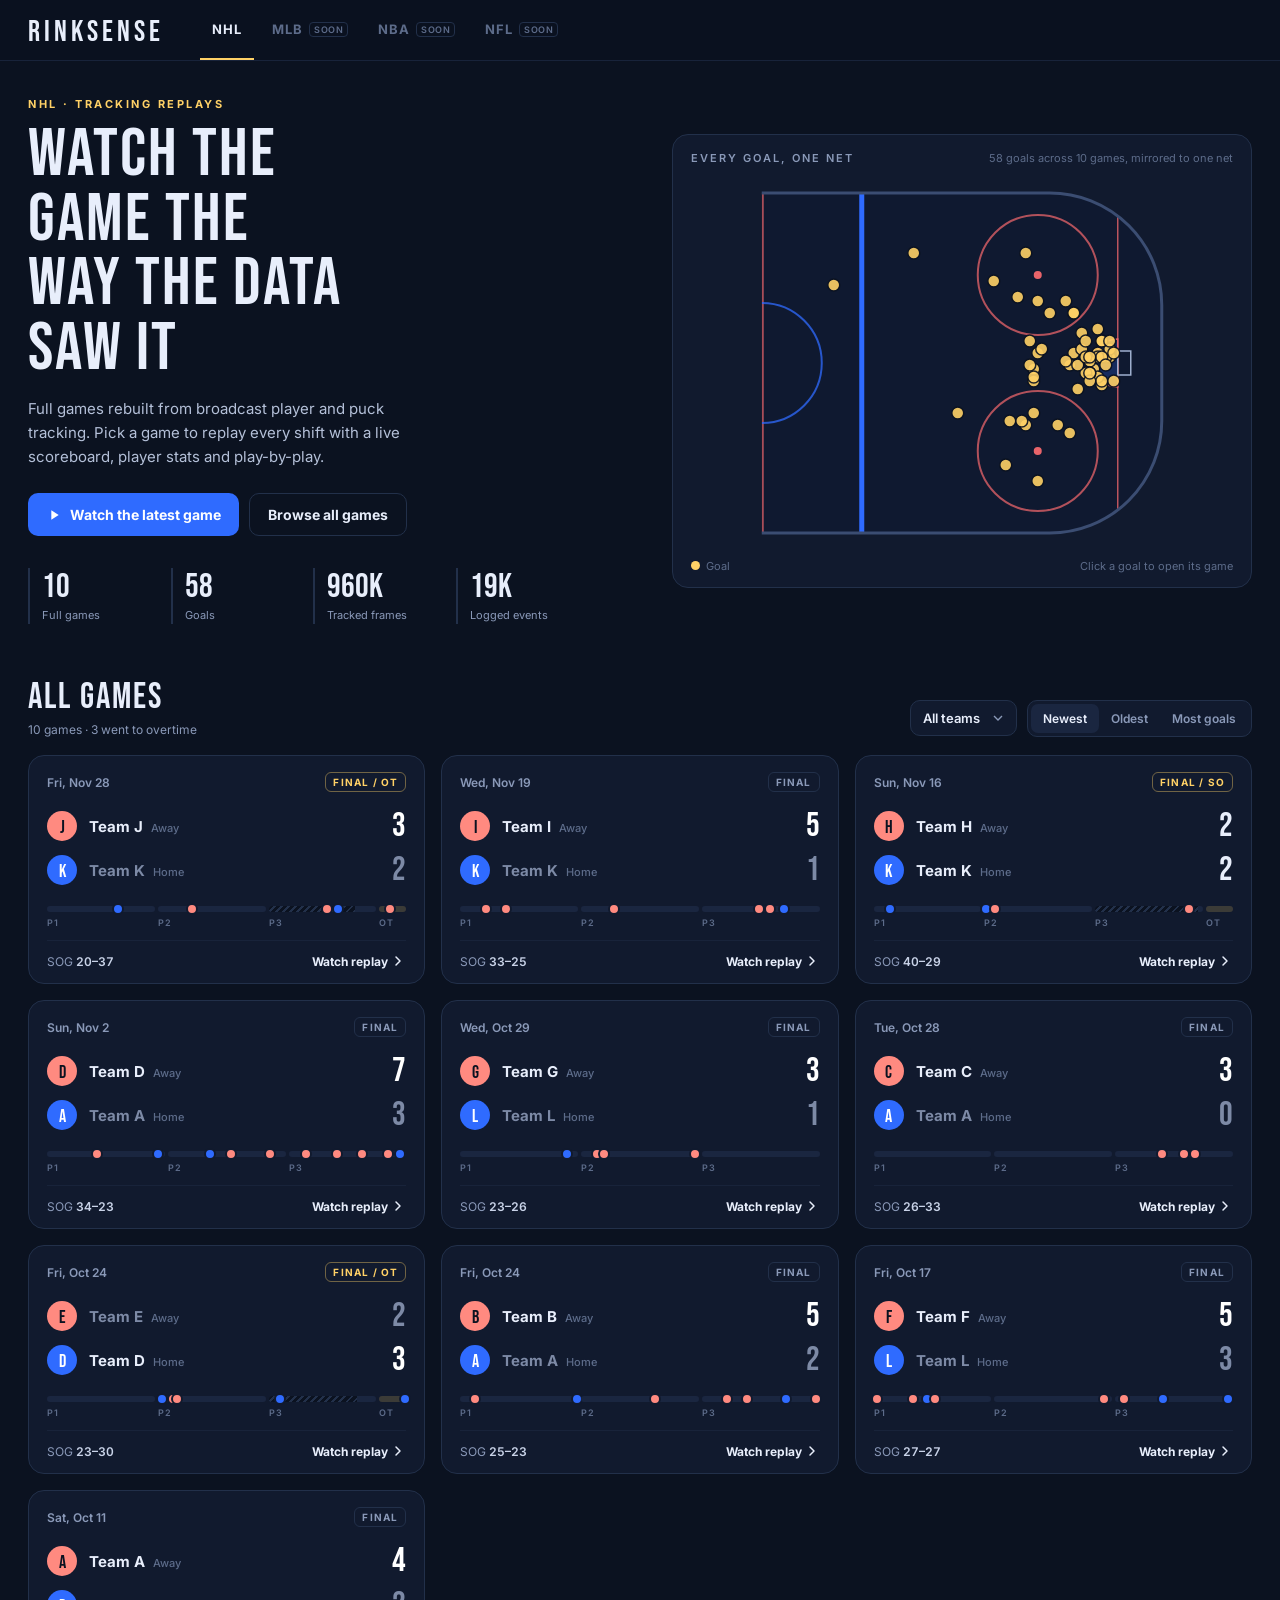
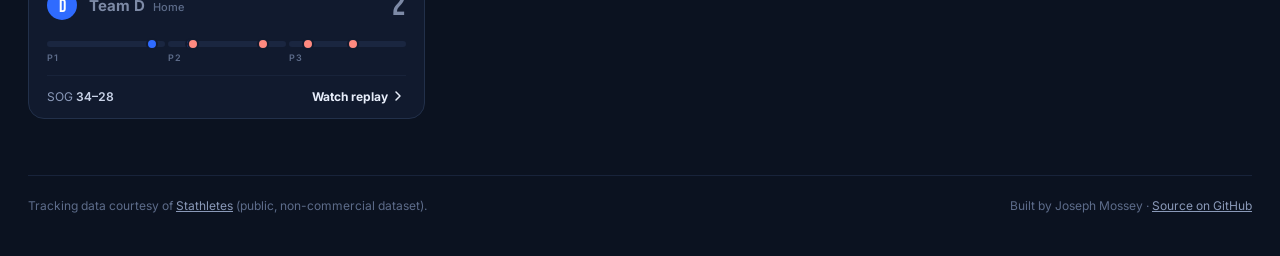
==== index.html @ cea26e14 "Add NHL games page, multi-game replay and 10 games of data - index.html is now an NHL hub: game card" ====
<!doctype html>
<html lang="en">
<head>
<meta charset="utf-8">
<meta name="viewport" content="width=device-width, initial-scale=1">
<title>NHL Replays · RINKSENSE</title>
<meta name="description" content="Replay full hockey games from player and puck tracking data, with a live scoreboard, player stats and play-by-play.">
<link rel="preconnect" href="https://fonts.googleapis.com">
<link rel="preconnect" href="https://fonts.gstatic.com" crossorigin>
<link href="https://fonts.googleapis.com/css2?family=Bebas+Neue&family=Inter:wght@400;500;600;700&display=swap" rel="stylesheet">
<link rel="stylesheet" href="styles.css">
</head>
<body>
<nav class="sitenav">
  <div class="navin">
    <a class="brand" href="index.html">RINKSENSE</a>
    <div class="sports">
      <a class="sport on" href="index.html" aria-current="page">NHL</a>
      <span class="sport soon">MLB<em>Soon</em></span>
      <span class="sport soon">NBA<em>Soon</em></span>
      <span class="sport soon">NFL<em>Soon</em></span>
    </div>
  </div>
</nav>

<main class="wrap hub">
  <section class="hero">
    <div class="herotext">
      <div class="eyebrow">NHL · Tracking replays</div>
      <h1 class="herotitle">Watch the game the way the data saw it</h1>
      <p class="lede">Full games rebuilt from broadcast player and puck tracking. Pick a game to replay every shift with a live scoreboard, player stats and play-by-play.</p>
      <div class="cta">
        <a class="btn primary" id="ctaLatest" href="#games">
          <svg viewBox="0 0 24 24" aria-hidden="true"><path d="M8 5v14l11-7z"/></svg>Watch the latest game
        </a>
        <a class="btn ghost" href="#games">Browse all games</a>
      </div>
      <div class="kpis" id="kpis"></div>
    </div>
    <figure class="card goalmap">
      <figcaption>
        <span class="ctitle">EVERY GOAL, ONE NET</span>
        <span class="csub" id="mapSub">All goals mirrored to the right-hand net</span>
      </figcaption>
      <svg id="goalSvg" viewBox="0 0 440 380" role="img" aria-label="Map of where every goal was scored"></svg>
      <div class="maplegend"><span><i class="mdot"></i>Goal</span><span>Click a goal to open its game</span></div>
    </figure>
  </section>

  <section id="games" class="games">
    <div class="sechead">
      <div>
        <h2>All games</h2>
        <p class="secsub" id="countLine"></p>
      </div>
      <div class="controls">
        <label class="selectwrap">
          <span class="sr">Filter by team</span>
          <select id="teamFilter"><option value="">All teams</option></select>
        </label>
        <div class="segmented" role="group" aria-label="Sort games">
          <button data-sort="new" class="on">Newest</button>
          <button data-sort="old">Oldest</button>
          <button data-sort="goals">Most goals</button>
        </div>
      </div>
    </div>
    <div class="gamegrid" id="grid"></div>
  </section>

  <footer class="sitefoot">
    <span>Tracking data courtesy of <a href="https://github.com/bigdatacup/Big-Data-Cup-2026" target="_blank" rel="noopener">Stathletes</a> (public, non-commercial dataset).</span>
    <span>Built by Joseph Mossey · <a href="https://github.com/JosephMossey/rinksense" target="_blank" rel="noopener">Source on GitHub</a></span>
  </footer>
</main>

<script src="data/games.js"></script>
<script src="hub.js"></script>
</body>
</html>
---- styles.css ----
:root {
  --bg: #0b1220;
  --card: #111a2e;
  --border: #22304a;
  --ice: #0e1729;
  --text: #e8eefb;
  --muted: #8a99b8;
  --dim: #5d6c8a;
  --teamD: #2f6bff;
  --teamA: #ff8a80;
  --gold: #ffd166;
  --red-line: #e8646a;
}
* { box-sizing: border-box; }
html, body { margin: 0; background: var(--bg); color: var(--text); font-family: Inter, system-ui, sans-serif; }
button { font-family: inherit; }
.wrap { max-width: 1320px; margin: 0 auto; padding: 24px 28px 40px; }

a { color: inherit; }

/* Site nav (shared) */
.sitenav { position: sticky; top: 0; z-index: 20; background: rgba(11, 18, 32, .86); backdrop-filter: blur(10px); -webkit-backdrop-filter: blur(10px); border-bottom: 1px solid #18233a; }
.navin { max-width: 1320px; margin: 0 auto; padding: 0 28px; height: 60px; display: flex; align-items: center; gap: 36px; }
.brand { font-family: 'Bebas Neue', sans-serif; font-size: 30px; letter-spacing: 4px; text-decoration: none; line-height: 1; padding-top: 3px; }
.sports { display: flex; gap: 6px; height: 100%; }
.sport { display: flex; align-items: center; gap: 6px; padding: 0 12px; font-size: 13px; font-weight: 700; letter-spacing: 1px; color: var(--muted); text-decoration: none; border-bottom: 2px solid transparent; }
.sport.on { color: var(--text); border-bottom-color: var(--gold); }
.sport.soon { color: var(--dim); cursor: default; }
.sport em { font-style: normal; font-size: 9px; font-weight: 600; letter-spacing: .5px; text-transform: uppercase; color: var(--dim); border: 1px solid var(--border); border-radius: 4px; padding: 1px 4px; }
.navnote { margin-left: auto; font-size: 12px; color: var(--dim); }

/* Game page header */
.gamehead { margin: 4px 0 20px; }
.back { display: inline-flex; align-items: center; gap: 4px; font-size: 12px; font-weight: 600; color: var(--muted); text-decoration: none; padding: 6px 10px 6px 4px; margin-left: -4px; border-radius: 8px; }
.back:hover { color: var(--text); background: #111a2e; }
.back svg { width: 16px; height: 16px; fill: none; stroke: currentColor; stroke-width: 2.2; stroke-linecap: round; stroke-linejoin: round; }
.gametitle { display: flex; align-items: baseline; justify-content: space-between; gap: 8px 20px; flex-wrap: wrap; margin-top: 6px; }
.gametitle h1 { font-family: 'Bebas Neue', sans-serif; font-weight: 400; font-size: 46px; letter-spacing: 3px; margin: 0; line-height: 1; }
.gameinfo { font-size: 12px; color: var(--muted); }
.loading a { color: var(--gold); pointer-events: auto; }
.covnote { position: absolute; left: 50%; bottom: 7%; transform: translateX(-50%); display: none; font-size: 11px; color: #c9d3e8; background: rgba(8, 13, 24, .8); border: 1px solid var(--border); border-radius: 8px; padding: 5px 10px; pointer-events: none; white-space: nowrap; }
.covnote.show { display: block; }
.legend b { font-weight: 400; }

.grid { display: grid; grid-template-columns: minmax(0, 1fr) 340px; gap: 18px; align-items: start; }
.left, .right { display: flex; flex-direction: column; gap: 16px; min-width: 0; }
.card { background: var(--card); border: 1px solid var(--border); border-radius: 16px; }

/* Scoreboard */
.scoreboard { display: flex; align-items: center; justify-content: center; gap: 36px; padding: 16px 24px; }
.team { display: flex; align-items: center; gap: 14px; }
.team.away { text-align: left; }
.bar { width: 4px; height: 52px; border-radius: 2px; }
.bar.d { background: var(--teamD); } .bar.a { background: var(--teamA); }
.tname { font-size: 11px; letter-spacing: 2px; font-weight: 600; color: var(--muted); }
.tsub { font-size: 11px; color: var(--dim); margin-top: 2px; }
.num { font-family: 'Bebas Neue', sans-serif; font-size: 68px; line-height: 1; min-width: 40px; text-align: center; font-variant-numeric: tabular-nums; }
.mid { text-align: center; }
.plabel { font-size: 10px; letter-spacing: 2px; color: var(--muted); }
.clock { font-family: 'Bebas Neue', sans-serif; font-size: 44px; color: var(--gold); line-height: 1; font-variant-numeric: tabular-nums; min-width: 90px; }

/* Rink */
.rinkcard { padding: 18px; }
.rinkbox { position: relative; }
#rink { display: block; width: 100%; height: auto; }
.goalBanner {
  position: absolute; top: 8%; left: 50%; transform: translateX(-50%) translateY(-6px);
  display: flex; align-items: center; gap: 14px; padding: 8px 16px;
  background: rgba(8, 13, 24, 0.84); border: 1.5px solid var(--gold); border-radius: 10px;
  pointer-events: none; opacity: 0; transition: opacity .25s, transform .25s; white-space: nowrap;
}
.goalBanner.show { opacity: 1; transform: translateX(-50%) translateY(0); }
.gword { font-family: 'Bebas Neue', sans-serif; font-size: 36px; color: var(--gold); letter-spacing: 2px; line-height: 1; }
.gwho { font-weight: 700; font-size: 13px; }
.gwhat { font-size: 11px; color: var(--muted); margin-top: 2px; }
.loading { position: absolute; inset: 0; display: flex; align-items: center; justify-content: center; color: var(--muted); font-size: 13px; pointer-events: none; }
.loading.hide { display: none; }

/* Playback */
.playback { padding: 16px 18px; }
.prow { display: flex; align-items: center; gap: 14px; }
.playbtn, .stopbtn { flex: none; border: none; cursor: pointer; display: grid; place-items: center; border-radius: 50%; }
.playbtn { width: 44px; height: 44px; background: #eef2fb; }
.playbtn svg { width: 20px; height: 20px; fill: #0b1220; }
.stopbtn { width: 34px; height: 34px; background: transparent; border: 1px solid var(--border); }
.stopbtn svg { width: 14px; height: 14px; fill: var(--muted); }
.stopbtn:hover svg { fill: var(--text); }
.scrub { position: relative; flex: 1; height: 28px; cursor: pointer; touch-action: none; }
.track { position: absolute; left: 0; right: 0; top: 12px; height: 5px; border-radius: 3px; background: #1d2a44; overflow: hidden; }
.fill { height: 100%; width: 0; background: var(--teamD); }
.ticks { position: absolute; inset: 0; pointer-events: none; }
.tick { position: absolute; top: 5px; width: 3px; height: 19px; margin-left: -1.5px; background: var(--gold); border-radius: 2px; }
.knob { position: absolute; top: 6px; width: 17px; height: 17px; margin-left: -8.5px; border-radius: 50%; background: #fff; box-shadow: 0 1px 4px rgba(0,0,0,.5); pointer-events: none; }
.left-time { font-size: 12px; color: var(--muted); min-width: 70px; text-align: right; font-variant-numeric: tabular-nums; }
.prow2 { display: flex; justify-content: space-between; align-items: center; margin-top: 14px; gap: 12px; flex-wrap: wrap; }
.seg { display: flex; align-items: center; gap: 6px; }
.slabel { font-size: 10px; letter-spacing: 2px; color: var(--muted); margin-right: 8px; }
.pill { background: transparent; color: var(--muted); border: 1px solid var(--border); border-radius: 8px; padding: 7px 12px; font-size: 12px; font-weight: 600; cursor: pointer; }
.pill:hover { color: var(--text); }
.pill.on { background: var(--teamD); border-color: var(--teamD); color: #fff; }

/* Right column */
.chead { display: flex; justify-content: space-between; align-items: baseline; padding: 16px 16px 10px; }
.ctitle { font-size: 11px; letter-spacing: 2px; font-weight: 600; color: var(--muted); }
.csub { font-size: 11px; color: var(--dim); }

.stats { padding-bottom: 12px; }
.tabs { display: grid; grid-template-columns: 1fr 1fr; gap: 4px; margin: 0 16px 8px; padding: 4px; background: #0d1527; border: 1px solid var(--border); border-radius: 10px; }
.tab { display: flex; align-items: center; justify-content: center; gap: 8px; white-space: nowrap; background: transparent; border: none; border-radius: 7px; padding: 8px 10px; color: var(--muted); font-size: 12px; font-weight: 700; letter-spacing: 1px; text-transform: uppercase; cursor: pointer; }
.tab:hover { color: var(--text); }
.tab.on { background: #1a2640; color: var(--text); }
.tab .dot { width: 9px; height: 9px; flex: none; }.tablebox { max-height: 330px; overflow-y: auto; margin: 0 8px; scrollbar-width: thin; scrollbar-color: #33415f transparent; }
table { width: 100%; border-collapse: collapse; font-size: 12px; font-variant-numeric: tabular-nums; }
th { position: sticky; top: 0; background: var(--card); color: var(--dim); font-size: 10px; font-weight: 600; letter-spacing: 1px; padding: 6px 8px; text-align: center; z-index: 1; }
th:first-child, td:first-child { text-align: left; }
td { padding: 6px 8px; text-align: center; color: #c9d3e8; border-top: 1px solid #18233a; }
td:first-child { font-weight: 700; color: var(--text); }
tr.thead td { border-top: none; padding-top: 12px; font-size: 11px; }
tr.thead td:first-child { font-weight: 700; letter-spacing: 1.5px; }
tr.thead .tot { text-align: right; color: var(--muted); font-weight: 500; font-size: 11px; }
tr.thead i { display: inline-block; width: 8px; height: 8px; border-radius: 50%; margin-right: 8px; vertical-align: 0; }
td.hl { color: var(--gold); font-weight: 700; }
.foot { font-size: 10.5px; color: var(--dim); line-height: 1.5; margin: 10px 16px 0; }

.pbp ul { list-style: none; margin: 0; padding: 0 16px 10px; max-height: 300px; overflow-y: auto; scrollbar-width: thin; scrollbar-color: #33415f transparent; }
.pbp li { display: flex; align-items: center; gap: 12px; padding: 9px 0; border-top: 1px solid #18233a; font-size: 12px; color: #c9d3e8; }
.pbp li:first-child { border-top: none; }
.pbp .t { color: var(--muted); width: 38px; flex: none; font-variant-numeric: tabular-nums; }
.pbp .b { width: 7px; height: 7px; border-radius: 50%; flex: none; }
.pbp li.goal .what { color: var(--gold); font-weight: 700; }
.pbp .empty { color: var(--dim); }

.legend .lrow { display: grid; grid-template-columns: 1fr 1fr; gap: 10px 14px; padding: 0 16px 16px; font-size: 12px; color: #c9d3e8; }
.legend span { display: flex; align-items: center; gap: 8px; }
.dot { width: 14px; height: 14px; border-radius: 50%; display: inline-block; }
.dot.d { background: var(--teamD); } .dot.a { background: var(--teamA); }
.dot.ring { box-shadow: 0 0 0 2px var(--card), 0 0 0 4px var(--gold); width: 12px; height: 12px; margin: 0 1px; }
.puckdot { width: 9px; height: 9px; border-radius: 50%; background: #000; border: 2px solid #fff; display: inline-block; margin: 0 2.5px; }

@media (max-width: 1060px) {
  .grid { grid-template-columns: minmax(0, 1fr); }
}
@media (max-width: 760px) {
  .navin { padding: 0 16px; gap: 14px; }
  .navnote, .sport em { display: none; }
  .sport { padding: 0 8px; }
}
@media (max-width: 600px) {
  .wrap { padding: 18px 16px 32px; }
  .gametitle h1 { font-size: 36px; }
  .brand { font-size: 24px; letter-spacing: 3px; }
  .scoreboard { gap: 14px; padding: 14px 12px; }
  .num { font-size: 50px; min-width: 28px; }
  .clock { font-size: 34px; min-width: 70px; }
  .tsub { display: none; }
  .rinkcard { padding: 10px; }
  .gword { font-size: 26px; }
  .goalBanner { padding: 6px 10px; gap: 10px; }
}

/* ---------- NHL hub ---------- */
.hub { padding-top: 36px; }
.sr { position: absolute; width: 1px; height: 1px; overflow: hidden; clip: rect(0 0 0 0); }
.hero { display: grid; grid-template-columns: minmax(0, 1.05fr) minmax(0, 1fr); gap: 36px; align-items: center; margin-bottom: 56px; }
.eyebrow { font-size: 11px; font-weight: 700; letter-spacing: 2.5px; text-transform: uppercase; color: var(--gold); }
.herotitle { font-family: 'Bebas Neue', sans-serif; font-weight: 400; font-size: 68px; line-height: .95; letter-spacing: 2px; margin: 12px 0 16px; max-width: 12ch; }
.lede { font-size: 15px; line-height: 1.6; color: #b4c0d8; max-width: 46ch; margin: 0 0 24px; }
.cta { display: flex; gap: 10px; flex-wrap: wrap; }
.btn { display: inline-flex; align-items: center; gap: 8px; padding: 12px 18px; border-radius: 10px; font-size: 14px; font-weight: 700; text-decoration: none; transition: transform .15s, background .15s, border-color .15s; }
.btn svg { width: 16px; height: 16px; fill: currentColor; }
.btn.primary { background: var(--teamD); color: #fff; }
.btn.primary:hover { background: #4a7dff; transform: translateY(-1px); }
.btn.ghost { border: 1px solid var(--border); color: var(--text); }
.btn.ghost:hover { border-color: #3b4d72; background: #111a2e; }
.kpis { display: grid; grid-template-columns: repeat(4, minmax(0, 1fr)); gap: 10px; margin-top: 32px; max-width: 560px; }
.kpi { border-left: 2px solid var(--border); padding: 2px 0 2px 12px; }
.kv { font-family: 'Bebas Neue', sans-serif; font-size: 34px; line-height: 1; font-variant-numeric: tabular-nums; }
.kl { font-size: 11px; color: var(--muted); margin-top: 4px; }

.goalmap { margin: 0; padding: 16px 18px 14px; }
.goalmap figcaption { display: flex; justify-content: space-between; align-items: baseline; gap: 12px; flex-wrap: wrap; margin-bottom: 8px; }
#goalSvg { display: block; width: 100%; height: auto; max-height: 380px; }
.gdot circle { fill: var(--gold); stroke: #0b1220; stroke-width: 1.5; opacity: .9; transition: r .15s, opacity .15s; cursor: pointer; }
.gdot:hover circle, .gdot:focus circle { r: 9; opacity: 1; }
.maplegend { display: flex; justify-content: space-between; font-size: 11px; color: var(--dim); margin-top: 6px; }
.maplegend span { display: flex; align-items: center; gap: 6px; }
.mdot { width: 9px; height: 9px; border-radius: 50%; background: var(--gold); display: inline-block; }

.sechead { display: flex; justify-content: space-between; align-items: flex-end; gap: 16px; flex-wrap: wrap; margin-bottom: 18px; }
.sechead h2 { font-family: 'Bebas Neue', sans-serif; font-weight: 400; font-size: 36px; letter-spacing: 2px; margin: 0; line-height: 1; }
.secsub { margin: 6px 0 0; font-size: 12px; color: var(--muted); }
.controls { display: flex; gap: 10px; flex-wrap: wrap; }
.selectwrap select { appearance: none; -webkit-appearance: none; background: var(--card) url("data:image/svg+xml,%3Csvg xmlns='http://www.w3.org/2000/svg' viewBox='0 0 24 24'%3E%3Cpath d='M6 9l6 6 6-6' fill='none' stroke='%238a99b8' stroke-width='2'/%3E%3C/svg%3E") no-repeat right 10px center / 16px; color: var(--text); border: 1px solid var(--border); border-radius: 10px; padding: 9px 36px 9px 12px; font: 600 13px Inter, sans-serif; cursor: pointer; }
.segmented { display: flex; padding: 3px; background: var(--card); border: 1px solid var(--border); border-radius: 10px; }
.segmented button { background: none; border: none; color: var(--muted); font-size: 12px; font-weight: 600; padding: 7px 12px; border-radius: 7px; cursor: pointer; }
.segmented button:hover { color: var(--text); }
.segmented button.on { background: #1a2640; color: var(--text); }

.gamegrid { display: grid; grid-template-columns: repeat(auto-fill, minmax(300px, 1fr)); gap: 16px; }
.gcard { display: block; background: var(--card); border: 1px solid var(--border); border-radius: 16px; padding: 16px 18px 14px; text-decoration: none; transition: transform .18s, border-color .18s, box-shadow .18s; }
.gcard:hover, .gcard:focus-visible { transform: translateY(-3px); border-color: #3b4d72; box-shadow: 0 12px 30px rgba(0, 0, 0, .35); outline: none; }
.gtop { display: flex; justify-content: space-between; align-items: center; margin-bottom: 12px; }
.gdate { font-size: 12px; font-weight: 600; color: var(--muted); }
.gstatus { font-size: 10px; font-weight: 700; letter-spacing: 1.2px; text-transform: uppercase; color: var(--muted); border: 1px solid var(--border); border-radius: 6px; padding: 3px 7px; }
.gstatus.ot { color: var(--gold); border-color: rgba(255, 209, 102, .4); }
.trow { display: flex; align-items: center; gap: 12px; padding: 5px 0; }
.tbadge { width: 30px; height: 30px; border-radius: 50%; display: grid; place-items: center; font-family: 'Bebas Neue', sans-serif; font-size: 18px; padding-top: 2px; flex: none; }
.tbadge.h { background: var(--teamD); color: #fff; }
.tbadge.a { background: var(--teamA); color: #0b1220; }
.tn { flex: 1; font-size: 15px; font-weight: 700; display: flex; align-items: baseline; gap: 8px; }
.tn small { font-size: 11px; font-weight: 500; color: var(--dim); }
.ts { font-family: 'Bebas Neue', sans-serif; font-size: 34px; line-height: 1; font-variant-numeric: tabular-nums; }
.trow.lose .tn, .trow.lose .ts { color: #7d8aa6; }
.trow.win .ts { color: #fff; }
.timeline { display: flex; gap: 3px; margin: 14px 0 12px; }
.tseg { min-width: 0; }
.segbar { position: relative; height: 6px; background: #1a2640; border-radius: 3px; }
.tseg.ot .segbar { background: rgba(255, 209, 102, .18); }
.tseg span { display: block; font-size: 9px; font-weight: 600; letter-spacing: 1px; color: var(--dim); margin-top: 5px; }
.tg { position: absolute; top: -3px; width: 12px; height: 12px; margin-left: -6px; border-radius: 50%; border: 2px solid var(--card); }
.tg.h { background: var(--teamD); } .tg.a { background: var(--teamA); }
.gfoot { display: flex; align-items: center; gap: 14px; padding-top: 12px; border-top: 1px solid #18233a; font-size: 12px; color: var(--muted); }
.gstat b { color: #c9d3e8; font-weight: 600; font-variant-numeric: tabular-nums; }
.watch { margin-left: auto; display: flex; align-items: center; gap: 2px; font-weight: 700; color: var(--text); }
.watch svg { width: 16px; height: 16px; fill: none; stroke: currentColor; stroke-width: 2.2; stroke-linecap: round; stroke-linejoin: round; transition: transform .18s; }
.gcard:hover .watch { color: var(--gold); }
.gcard:hover .watch svg { transform: translateX(3px); }
.empty { color: var(--dim); font-size: 13px; }

.sitefoot { display: flex; justify-content: space-between; gap: 8px 24px; flex-wrap: wrap; margin-top: 56px; padding-top: 20px; border-top: 1px solid #18233a; font-size: 12px; color: var(--dim); line-height: 1.6; }
.sitefoot a { color: var(--muted); }
.sitefoot a:hover { color: var(--text); }

@media (max-width: 960px) {
  .hero { grid-template-columns: minmax(0, 1fr); gap: 28px; }
  .herotitle { font-size: 56px; }
}
@media (max-width: 600px) {
  .hub { padding-top: 24px; }
  .herotitle { font-size: 44px; }
  .kpis { grid-template-columns: repeat(2, minmax(0, 1fr)); gap: 16px 10px; }
  .gamegrid { grid-template-columns: minmax(0, 1fr); }
  .controls { width: 100%; }
  .selectwrap, .selectwrap select { flex: 1; width: 100%; }
}
.nogap { position: absolute; left: 0; top: 0; bottom: 0; border-radius: 3px 0 0 3px; background: repeating-linear-gradient(135deg, #0b1220 0 3px, #22304a 3px 5px); }
.camnote { position: absolute; top: 7%; left: 5.5%; font-size: 10px; font-weight: 700; letter-spacing: 1.2px; text-transform: uppercase; color: var(--muted); background: rgba(8, 13, 24, .8); border: 1px solid var(--border); border-radius: 6px; padding: 4px 8px; opacity: 0; transition: opacity .3s; pointer-events: none; }
.camnote.show { opacity: 1; }
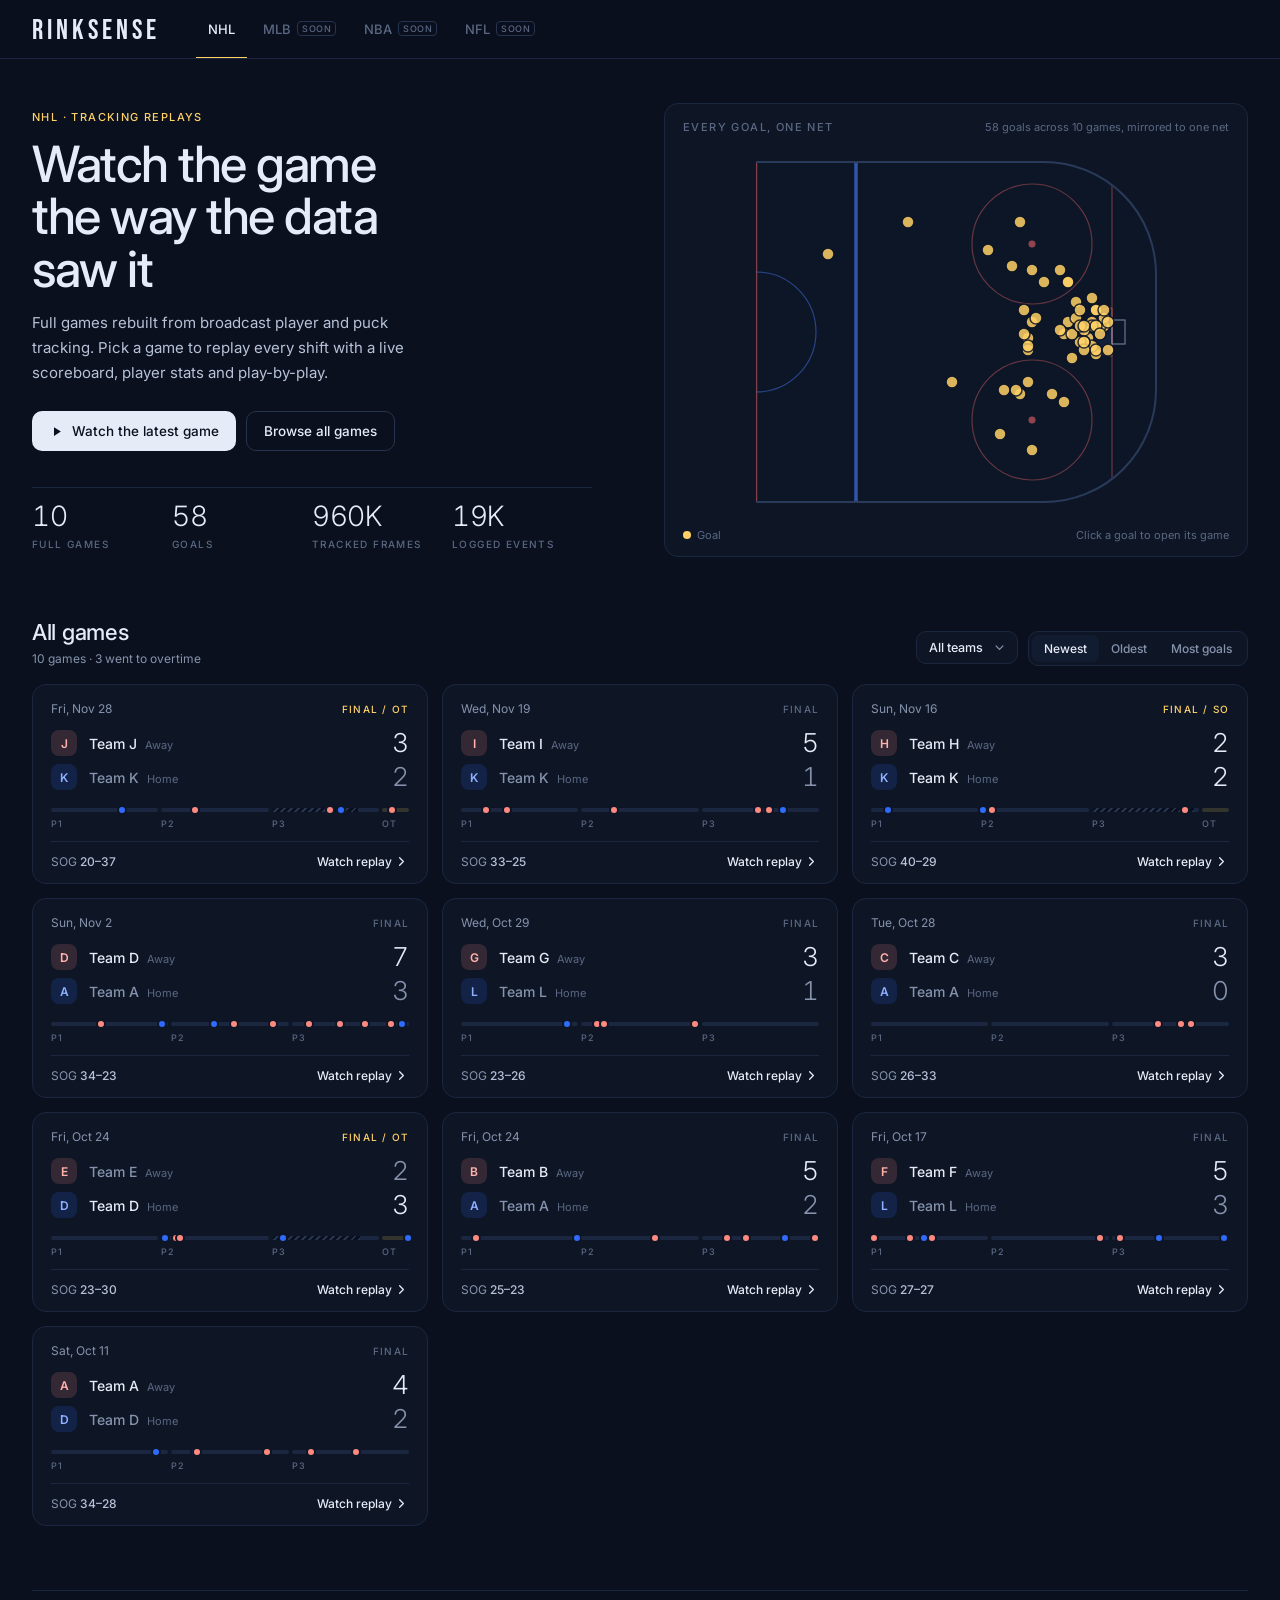
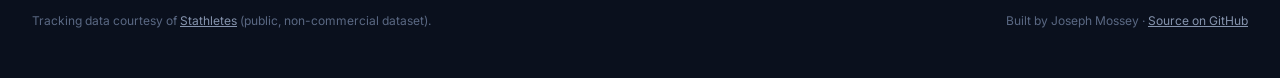
==== commit 84fa3e7b: "Redesign in a premium analytics style - Replay page: compact score line with a live team stat strip " ====
--- a/index.html
+++ b/index.html
@@ -7,7 +7,7 @@
 <meta name="description" content="Replay full hockey games from player and puck tracking data, with a live scoreboard, player stats and play-by-play.">
 <link rel="preconnect" href="https://fonts.googleapis.com">
 <link rel="preconnect" href="https://fonts.gstatic.com" crossorigin>
-<link href="https://fonts.googleapis.com/css2?family=Bebas+Neue&family=Inter:wght@400;500;600;700&display=swap" rel="stylesheet">
+<link href="https://fonts.googleapis.com/css2?family=Bebas+Neue&family=Inter:wght@300;400;500;600;700&display=swap" rel="stylesheet">
 <link rel="stylesheet" href="styles.css">
 </head>
 <body>
--- a/styles.css
+++ b/styles.css
@@ -1,248 +1,271 @@
+/* RINKSENSE · premium analytics theme (shared by index.html and game.html) */
 :root {
-  --bg: #0b1220;
-  --card: #111a2e;
-  --border: #22304a;
-  --ice: #0e1729;
-  --text: #e8eefb;
-  --muted: #8a99b8;
-  --dim: #5d6c8a;
+  --bg: #0a101d;
+  --card: #0e1626;
+  --card-2: #121c30;
+  --line: #1b2740;
+  --line-2: #26344f;
+  --text: #e6ecf7;
+  --soft: #b7c2d8;
+  --muted: #8593ad;
+  --dim: #5a6883;
   --teamD: #2f6bff;
   --teamA: #ff8a80;
   --gold: #ffd166;
-  --red-line: #e8646a;
+  --radius: 14px;
 }
 * { box-sizing: border-box; }
-html, body { margin: 0; background: var(--bg); color: var(--text); font-family: Inter, system-ui, sans-serif; }
+html, body { margin: 0; background: var(--bg); color: var(--text); font-family: Inter, system-ui, sans-serif; -webkit-font-smoothing: antialiased; }
 button { font-family: inherit; }
-.wrap { max-width: 1320px; margin: 0 auto; padding: 24px 28px 40px; }
-
 a { color: inherit; }
-
-/* Site nav (shared) */
-.sitenav { position: sticky; top: 0; z-index: 20; background: rgba(11, 18, 32, .86); backdrop-filter: blur(10px); -webkit-backdrop-filter: blur(10px); border-bottom: 1px solid #18233a; }
-.navin { max-width: 1320px; margin: 0 auto; padding: 0 28px; height: 60px; display: flex; align-items: center; gap: 36px; }
-.brand { font-family: 'Bebas Neue', sans-serif; font-size: 30px; letter-spacing: 4px; text-decoration: none; line-height: 1; padding-top: 3px; }
-.sports { display: flex; gap: 6px; height: 100%; }
-.sport { display: flex; align-items: center; gap: 6px; padding: 0 12px; font-size: 13px; font-weight: 700; letter-spacing: 1px; color: var(--muted); text-decoration: none; border-bottom: 2px solid transparent; }
+.wrap { max-width: 1320px; margin: 0 auto; padding: 28px 32px 48px; }
+.num, .gv, .sc, td, .kv, .ts { font-variant-numeric: tabular-nums; }
+.sr { position: absolute; width: 1px; height: 1px; overflow: hidden; clip: rect(0 0 0 0); }
+
+/* labels: small, spaced, quiet */
+.ctitle, .gl, .slabel, .eyebrow, .kl, th { font-size: 11px; font-weight: 500; letter-spacing: 1.4px; text-transform: uppercase; color: var(--dim); }
+
+.card { background: var(--card); border: 1px solid var(--line); border-radius: var(--radius); }
+.chead { display: flex; justify-content: space-between; align-items: baseline; gap: 12px; padding: 16px 18px 10px; }
+.csub { font-size: 11px; color: var(--dim); }
+
+/* ---------- nav ---------- */
+.sitenav { position: sticky; top: 0; z-index: 20; background: rgba(10, 16, 29, .82); backdrop-filter: blur(12px); -webkit-backdrop-filter: blur(12px); border-bottom: 1px solid var(--line); }
+.navin { max-width: 1320px; margin: 0 auto; padding: 0 32px; height: 58px; display: flex; align-items: center; gap: 36px; }
+.brand { font-family: 'Bebas Neue', sans-serif; font-size: 28px; letter-spacing: 4px; text-decoration: none; line-height: 1; padding-top: 3px; }
+.sports { display: flex; gap: 4px; height: 100%; }
+.sport { display: flex; align-items: center; gap: 6px; padding: 0 12px; font-size: 13px; font-weight: 500; color: var(--muted); text-decoration: none; border-bottom: 1.5px solid transparent; }
 .sport.on { color: var(--text); border-bottom-color: var(--gold); }
 .sport.soon { color: var(--dim); cursor: default; }
-.sport em { font-style: normal; font-size: 9px; font-weight: 600; letter-spacing: .5px; text-transform: uppercase; color: var(--dim); border: 1px solid var(--border); border-radius: 4px; padding: 1px 4px; }
-.navnote { margin-left: auto; font-size: 12px; color: var(--dim); }
-
-/* Game page header */
-.gamehead { margin: 4px 0 20px; }
-.back { display: inline-flex; align-items: center; gap: 4px; font-size: 12px; font-weight: 600; color: var(--muted); text-decoration: none; padding: 6px 10px 6px 4px; margin-left: -4px; border-radius: 8px; }
-.back:hover { color: var(--text); background: #111a2e; }
-.back svg { width: 16px; height: 16px; fill: none; stroke: currentColor; stroke-width: 2.2; stroke-linecap: round; stroke-linejoin: round; }
-.gametitle { display: flex; align-items: baseline; justify-content: space-between; gap: 8px 20px; flex-wrap: wrap; margin-top: 6px; }
-.gametitle h1 { font-family: 'Bebas Neue', sans-serif; font-weight: 400; font-size: 46px; letter-spacing: 3px; margin: 0; line-height: 1; }
-.gameinfo { font-size: 12px; color: var(--muted); }
-.loading a { color: var(--gold); pointer-events: auto; }
-.covnote { position: absolute; left: 50%; bottom: 7%; transform: translateX(-50%); display: none; font-size: 11px; color: #c9d3e8; background: rgba(8, 13, 24, .8); border: 1px solid var(--border); border-radius: 8px; padding: 5px 10px; pointer-events: none; white-space: nowrap; }
-.covnote.show { display: block; }
-.legend b { font-weight: 400; }
-
+.sport em { font-style: normal; font-size: 9px; font-weight: 500; letter-spacing: .5px; text-transform: uppercase; color: var(--dim); border: 1px solid var(--line-2); border-radius: 4px; padding: 1px 4px; }
+
+/* ---------- game header ---------- */
+.ghead { margin-bottom: 22px; }
+.back { display: inline-flex; align-items: center; gap: 4px; font-size: 12px; font-weight: 500; color: var(--muted); text-decoration: none; padding: 5px 10px 5px 4px; margin-left: -4px; border-radius: 8px; }
+.back:hover { color: var(--text); background: var(--card); }
+.back svg { width: 15px; height: 15px; fill: none; stroke: currentColor; stroke-width: 2; stroke-linecap: round; stroke-linejoin: round; }
+.ghtop { display: flex; justify-content: space-between; align-items: flex-end; gap: 20px 40px; flex-wrap: wrap; margin-top: 12px; }
+.glive { font-size: 11px; font-weight: 500; letter-spacing: 1.6px; text-transform: uppercase; color: var(--muted); display: flex; gap: 6px; align-items: baseline; }
+.glive #clock { color: var(--gold); font-size: 13px; letter-spacing: .5px; font-variant-numeric: tabular-nums; }
+.glive .sep { color: var(--dim); }
+.glive .rem { color: var(--dim); }
+.gline { display: flex; align-items: center; gap: 16px; margin-top: 6px; }
+.tside { display: flex; align-items: center; gap: 10px; font-size: 17px; font-weight: 500; }
+.tdot { width: 9px; height: 9px; border-radius: 50%; display: inline-block; }
+.tdot.d { background: var(--teamD); } .tdot.a { background: var(--teamA); }
+.sc { font-size: 46px; font-weight: 300; line-height: 1; letter-spacing: -1px; min-width: 28px; text-align: center; }
+.gline .dash { color: var(--line-2); font-size: 34px; font-weight: 200; }
+.gmeta { display: flex; gap: 10px; align-items: baseline; margin-top: 10px; font-size: 12px; color: var(--dim); }
+.gmeta h1 { font-size: 12px; font-weight: 500; color: var(--muted); margin: 0; }
+.gstats { display: grid; grid-template-columns: repeat(4, auto); gap: 0; border: 1px solid var(--line); border-radius: 12px; background: var(--card); }
+.gstat { padding: 12px 20px; border-left: 1px solid var(--line); min-width: 120px; }
+.gstat:first-child { border-left: none; }
+.gv { font-size: 19px; font-weight: 400; margin-top: 6px; display: flex; gap: 6px; align-items: baseline; }
+.gv .dash { color: var(--dim); font-weight: 300; }
+.pbar { display: flex; height: 3px; border-radius: 2px; overflow: hidden; margin-top: 8px; gap: 2px; background: transparent; }
+.pbar i { display: block; height: 100%; transition: width .4s ease; }
+.pbar .pa { background: var(--teamA); width: 50%; } .pbar .ph { background: var(--teamD); width: 50%; }
+
+/* ---------- replay layout ---------- */
 .grid { display: grid; grid-template-columns: minmax(0, 1fr) 340px; gap: 18px; align-items: start; }
 .left, .right { display: flex; flex-direction: column; gap: 16px; min-width: 0; }
-.card { background: var(--card); border: 1px solid var(--border); border-radius: 16px; }
-
-/* Scoreboard */
-.scoreboard { display: flex; align-items: center; justify-content: center; gap: 36px; padding: 16px 24px; }
-.team { display: flex; align-items: center; gap: 14px; }
-.team.away { text-align: left; }
-.bar { width: 4px; height: 52px; border-radius: 2px; }
-.bar.d { background: var(--teamD); } .bar.a { background: var(--teamA); }
-.tname { font-size: 11px; letter-spacing: 2px; font-weight: 600; color: var(--muted); }
-.tsub { font-size: 11px; color: var(--dim); margin-top: 2px; }
-.num { font-family: 'Bebas Neue', sans-serif; font-size: 68px; line-height: 1; min-width: 40px; text-align: center; font-variant-numeric: tabular-nums; }
-.mid { text-align: center; }
-.plabel { font-size: 10px; letter-spacing: 2px; color: var(--muted); }
-.clock { font-family: 'Bebas Neue', sans-serif; font-size: 44px; color: var(--gold); line-height: 1; font-variant-numeric: tabular-nums; min-width: 90px; }
-
-/* Rink */
-.rinkcard { padding: 18px; }
+.stage { padding: 18px 18px 0; }
 .rinkbox { position: relative; }
 #rink { display: block; width: 100%; height: auto; }
+.legend { display: flex; flex-wrap: wrap; gap: 8px 18px; padding: 12px 4px 14px; font-size: 11.5px; color: var(--muted); border-bottom: 1px solid var(--line); }
+.legend span { display: flex; align-items: center; gap: 7px; }
+.legend b, .mlegend b { font-weight: 400; }
+.dot { width: 10px; height: 10px; border-radius: 50%; display: inline-block; flex: none; }
+.dot.d { background: var(--teamD); } .dot.a { background: var(--teamA); }
+.dot.ring { background: var(--teamD); box-shadow: 0 0 0 2px var(--card), 0 0 0 3.5px var(--gold); width: 9px; height: 9px; margin: 0 1px; }
+.dot.ghost { background: var(--teamD); opacity: .38; }
+.puckdot { width: 8px; height: 8px; border-radius: 50%; background: #000; border: 2px solid #fff; display: inline-block; margin: 0 1px; }
+
 .goalBanner {
   position: absolute; top: 8%; left: 50%; transform: translateX(-50%) translateY(-6px);
-  display: flex; align-items: center; gap: 14px; padding: 8px 16px;
-  background: rgba(8, 13, 24, 0.84); border: 1.5px solid var(--gold); border-radius: 10px;
+  display: flex; align-items: center; gap: 14px; padding: 9px 16px;
+  background: rgba(9, 14, 26, .86); border: 1px solid rgba(255, 209, 102, .75); border-radius: 10px;
   pointer-events: none; opacity: 0; transition: opacity .25s, transform .25s; white-space: nowrap;
 }
 .goalBanner.show { opacity: 1; transform: translateX(-50%) translateY(0); }
-.gword { font-family: 'Bebas Neue', sans-serif; font-size: 36px; color: var(--gold); letter-spacing: 2px; line-height: 1; }
-.gwho { font-weight: 700; font-size: 13px; }
-.gwhat { font-size: 11px; color: var(--muted); margin-top: 2px; }
+.gword { font-family: 'Bebas Neue', sans-serif; font-size: 34px; color: var(--gold); letter-spacing: 2px; line-height: 1; }
+.gwho { font-weight: 600; font-size: 13px; }
+.gwhat { font-size: 11.5px; color: var(--muted); margin-top: 2px; }
 .loading { position: absolute; inset: 0; display: flex; align-items: center; justify-content: center; color: var(--muted); font-size: 13px; pointer-events: none; }
 .loading.hide { display: none; }
-
-/* Playback */
-.playback { padding: 16px 18px; }
-.prow { display: flex; align-items: center; gap: 14px; }
+.loading a { color: var(--gold); pointer-events: auto; }
+.covnote { position: absolute; left: 50%; bottom: 7%; transform: translateX(-50%); display: none; font-size: 11px; color: var(--soft); background: rgba(9, 14, 26, .85); border: 1px solid var(--line-2); border-radius: 8px; padding: 5px 10px; pointer-events: none; white-space: nowrap; }
+.covnote.show { display: block; }
+.camnote { position: absolute; top: 7%; left: 5.5%; font-size: 10px; font-weight: 500; letter-spacing: 1.2px; text-transform: uppercase; color: var(--muted); background: rgba(9, 14, 26, .85); border: 1px solid var(--line-2); border-radius: 6px; padding: 4px 8px; opacity: 0; transition: opacity .3s; pointer-events: none; }
+.camnote.show { opacity: 1; }
+
+.playback { padding: 14px 4px 16px; }
+.prow { display: flex; align-items: center; gap: 12px; }
 .playbtn, .stopbtn { flex: none; border: none; cursor: pointer; display: grid; place-items: center; border-radius: 50%; }
-.playbtn { width: 44px; height: 44px; background: #eef2fb; }
-.playbtn svg { width: 20px; height: 20px; fill: #0b1220; }
-.stopbtn { width: 34px; height: 34px; background: transparent; border: 1px solid var(--border); }
-.stopbtn svg { width: 14px; height: 14px; fill: var(--muted); }
+.playbtn { width: 40px; height: 40px; background: var(--text); transition: transform .15s; }
+.playbtn:hover { transform: scale(1.05); }
+.playbtn svg { width: 18px; height: 18px; fill: var(--bg); }
+.stopbtn { width: 32px; height: 32px; background: transparent; border: 1px solid var(--line-2); }
+.stopbtn svg { width: 12px; height: 12px; fill: var(--muted); }
 .stopbtn:hover svg { fill: var(--text); }
-.scrub { position: relative; flex: 1; height: 28px; cursor: pointer; touch-action: none; }
-.track { position: absolute; left: 0; right: 0; top: 12px; height: 5px; border-radius: 3px; background: #1d2a44; overflow: hidden; }
+.scrub { position: relative; flex: 1; height: 26px; cursor: pointer; touch-action: none; }
+.track { position: absolute; left: 0; right: 0; top: 11px; height: 4px; border-radius: 2px; background: var(--line-2); overflow: hidden; }
 .fill { height: 100%; width: 0; background: var(--teamD); }
 .ticks { position: absolute; inset: 0; pointer-events: none; }
-.tick { position: absolute; top: 5px; width: 3px; height: 19px; margin-left: -1.5px; background: var(--gold); border-radius: 2px; }
-.knob { position: absolute; top: 6px; width: 17px; height: 17px; margin-left: -8.5px; border-radius: 50%; background: #fff; box-shadow: 0 1px 4px rgba(0,0,0,.5); pointer-events: none; }
+.tick { position: absolute; top: 5px; width: 2px; height: 16px; margin-left: -1px; background: var(--gold); border-radius: 1px; }
+.knob { position: absolute; top: 6px; width: 14px; height: 14px; margin-left: -7px; border-radius: 50%; background: #fff; box-shadow: 0 1px 4px rgba(0,0,0,.5); pointer-events: none; }
 .left-time { font-size: 12px; color: var(--muted); min-width: 70px; text-align: right; font-variant-numeric: tabular-nums; }
-.prow2 { display: flex; justify-content: space-between; align-items: center; margin-top: 14px; gap: 12px; flex-wrap: wrap; }
-.seg { display: flex; align-items: center; gap: 6px; }
-.slabel { font-size: 10px; letter-spacing: 2px; color: var(--muted); margin-right: 8px; }
-.pill { background: transparent; color: var(--muted); border: 1px solid var(--border); border-radius: 8px; padding: 7px 12px; font-size: 12px; font-weight: 600; cursor: pointer; }
-.pill:hover { color: var(--text); }
-.pill.on { background: var(--teamD); border-color: var(--teamD); color: #fff; }
-
-/* Right column */
-.chead { display: flex; justify-content: space-between; align-items: baseline; padding: 16px 16px 10px; }
-.ctitle { font-size: 11px; letter-spacing: 2px; font-weight: 600; color: var(--muted); }
-.csub { font-size: 11px; color: var(--dim); }
-
+.prow2 { display: flex; justify-content: space-between; align-items: center; margin-top: 12px; gap: 12px; flex-wrap: wrap; }
+.seg { display: flex; align-items: center; gap: 4px; }
+.slabel { margin-right: 8px; }
+.pill { background: transparent; color: var(--muted); border: 1px solid transparent; border-radius: 8px; padding: 6px 11px; font-size: 12px; font-weight: 500; cursor: pointer; }
+.pill:hover { color: var(--text); background: var(--card-2); }
+.pill.on { background: var(--card-2); border-color: var(--line-2); color: var(--text); }
+
+/* momentum */
+.momentum { padding-bottom: 14px; }
+#momentum { display: block; width: calc(100% - 36px); height: 92px; margin: 2px 18px 0; }
+.mlegend { display: flex; gap: 14px; padding: 10px 18px 0; font-size: 11px; color: var(--muted); align-items: center; }
+.mlegend span { display: flex; align-items: center; gap: 6px; }
+.mlegend .dot { width: 8px; height: 8px; border-radius: 2px; }
+.mper { margin-left: auto; color: var(--dim); letter-spacing: 1px; }
+
+/* stats */
 .stats { padding-bottom: 12px; }
-.tabs { display: grid; grid-template-columns: 1fr 1fr; gap: 4px; margin: 0 16px 8px; padding: 4px; background: #0d1527; border: 1px solid var(--border); border-radius: 10px; }
-.tab { display: flex; align-items: center; justify-content: center; gap: 8px; white-space: nowrap; background: transparent; border: none; border-radius: 7px; padding: 8px 10px; color: var(--muted); font-size: 12px; font-weight: 700; letter-spacing: 1px; text-transform: uppercase; cursor: pointer; }
+.tabs { display: grid; grid-template-columns: 1fr 1fr; gap: 2px; margin: 0 18px 8px; padding: 3px; background: var(--bg); border: 1px solid var(--line); border-radius: 10px; }
+.tab { display: flex; align-items: center; justify-content: center; gap: 8px; white-space: nowrap; background: transparent; border: none; border-radius: 7px; padding: 7px 10px; color: var(--muted); font-size: 12px; font-weight: 500; cursor: pointer; }
 .tab:hover { color: var(--text); }
-.tab.on { background: #1a2640; color: var(--text); }
-.tab .dot { width: 9px; height: 9px; flex: none; }.tablebox { max-height: 330px; overflow-y: auto; margin: 0 8px; scrollbar-width: thin; scrollbar-color: #33415f transparent; }
-table { width: 100%; border-collapse: collapse; font-size: 12px; font-variant-numeric: tabular-nums; }
-th { position: sticky; top: 0; background: var(--card); color: var(--dim); font-size: 10px; font-weight: 600; letter-spacing: 1px; padding: 6px 8px; text-align: center; z-index: 1; }
+.tab.on { background: var(--card-2); color: var(--text); }
+.tab .dot { width: 8px; height: 8px; }
+.tablebox { max-height: 320px; overflow-y: auto; margin: 0 10px; scrollbar-width: thin; scrollbar-color: var(--line-2) transparent; }
+table { width: 100%; border-collapse: collapse; font-size: 12px; }
+th { position: sticky; top: 0; background: var(--card); font-size: 10px; padding: 6px 8px; text-align: center; z-index: 1; }
 th:first-child, td:first-child { text-align: left; }
-td { padding: 6px 8px; text-align: center; color: #c9d3e8; border-top: 1px solid #18233a; }
-td:first-child { font-weight: 700; color: var(--text); }
-tr.thead td { border-top: none; padding-top: 12px; font-size: 11px; }
-tr.thead td:first-child { font-weight: 700; letter-spacing: 1.5px; }
-tr.thead .tot { text-align: right; color: var(--muted); font-weight: 500; font-size: 11px; }
-tr.thead i { display: inline-block; width: 8px; height: 8px; border-radius: 50%; margin-right: 8px; vertical-align: 0; }
-td.hl { color: var(--gold); font-weight: 700; }
-.foot { font-size: 10.5px; color: var(--dim); line-height: 1.5; margin: 10px 16px 0; }
-
-.pbp ul { list-style: none; margin: 0; padding: 0 16px 10px; max-height: 300px; overflow-y: auto; scrollbar-width: thin; scrollbar-color: #33415f transparent; }
-.pbp li { display: flex; align-items: center; gap: 12px; padding: 9px 0; border-top: 1px solid #18233a; font-size: 12px; color: #c9d3e8; }
+td { padding: 6px 8px; text-align: center; color: var(--soft); border-top: 1px solid #152036; }
+td:first-child { font-weight: 600; color: var(--text); }
+tr.thead td { border-top: none; padding-top: 10px; font-size: 11px; }
+tr.thead td:first-child { font-weight: 500; letter-spacing: 1.4px; }
+tr.thead .tot { text-align: right; color: var(--muted); font-weight: 400; font-size: 11px; }
+tr.thead i { display: inline-block; width: 8px; height: 8px; border-radius: 50%; margin-right: 8px; }
+td.hl { color: var(--gold); font-weight: 600; }
+.foot { font-size: 10.5px; color: var(--dim); line-height: 1.55; margin: 10px 18px 0; }
+
+/* play-by-play */
+.pbp ul { list-style: none; margin: 0; padding: 0 18px 10px; max-height: 300px; overflow-y: auto; scrollbar-width: thin; scrollbar-color: var(--line-2) transparent; }
+.pbp li { display: flex; align-items: center; gap: 12px; padding: 8px 0; border-top: 1px solid #152036; font-size: 12px; color: var(--soft); }
 .pbp li:first-child { border-top: none; }
-.pbp .t { color: var(--muted); width: 38px; flex: none; font-variant-numeric: tabular-nums; }
-.pbp .b { width: 7px; height: 7px; border-radius: 50%; flex: none; }
-.pbp li.goal .what { color: var(--gold); font-weight: 700; }
-.pbp .empty { color: var(--dim); }
-
-.legend .lrow { display: grid; grid-template-columns: 1fr 1fr; gap: 10px 14px; padding: 0 16px 16px; font-size: 12px; color: #c9d3e8; }
-.legend span { display: flex; align-items: center; gap: 8px; }
-.dot { width: 14px; height: 14px; border-radius: 50%; display: inline-block; }
-.dot.d { background: var(--teamD); } .dot.a { background: var(--teamA); }
-.dot.ring { box-shadow: 0 0 0 2px var(--card), 0 0 0 4px var(--gold); width: 12px; height: 12px; margin: 0 1px; }
-.puckdot { width: 9px; height: 9px; border-radius: 50%; background: #000; border: 2px solid #fff; display: inline-block; margin: 0 2.5px; }
-
-@media (max-width: 1060px) {
-  .grid { grid-template-columns: minmax(0, 1fr); }
-}
-@media (max-width: 760px) {
-  .navin { padding: 0 16px; gap: 14px; }
-  .navnote, .sport em { display: none; }
-  .sport { padding: 0 8px; }
-}
-@media (max-width: 600px) {
-  .wrap { padding: 18px 16px 32px; }
-  .gametitle h1 { font-size: 36px; }
-  .brand { font-size: 24px; letter-spacing: 3px; }
-  .scoreboard { gap: 14px; padding: 14px 12px; }
-  .num { font-size: 50px; min-width: 28px; }
-  .clock { font-size: 34px; min-width: 70px; }
-  .tsub { display: none; }
-  .rinkcard { padding: 10px; }
-  .gword { font-size: 26px; }
-  .goalBanner { padding: 6px 10px; gap: 10px; }
-}
+.pbp .t { color: var(--dim); width: 38px; flex: none; font-variant-numeric: tabular-nums; }
+.pbp .b { width: 6px; height: 6px; border-radius: 50%; flex: none; }
+.pbp li.goal .what { color: var(--gold); font-weight: 600; }
+.pbp .empty { color: var(--dim); font-size: 10.5px; letter-spacing: 1.4px; }
 
 /* ---------- NHL hub ---------- */
-.hub { padding-top: 36px; }
-.sr { position: absolute; width: 1px; height: 1px; overflow: hidden; clip: rect(0 0 0 0); }
-.hero { display: grid; grid-template-columns: minmax(0, 1.05fr) minmax(0, 1fr); gap: 36px; align-items: center; margin-bottom: 56px; }
-.eyebrow { font-size: 11px; font-weight: 700; letter-spacing: 2.5px; text-transform: uppercase; color: var(--gold); }
-.herotitle { font-family: 'Bebas Neue', sans-serif; font-weight: 400; font-size: 68px; line-height: .95; letter-spacing: 2px; margin: 12px 0 16px; max-width: 12ch; }
-.lede { font-size: 15px; line-height: 1.6; color: #b4c0d8; max-width: 46ch; margin: 0 0 24px; }
+.hub { padding-top: 44px; }
+.hero { display: grid; grid-template-columns: minmax(0, 1fr) minmax(0, 1fr); gap: 48px; align-items: center; margin-bottom: 64px; }
+.eyebrow { color: var(--gold); }
+.herotitle { font-size: 50px; font-weight: 500; line-height: 1.05; letter-spacing: -1.5px; margin: 14px 0 16px; max-width: 13ch; }
+.lede { font-size: 15px; line-height: 1.65; color: var(--soft); max-width: 46ch; margin: 0 0 26px; }
 .cta { display: flex; gap: 10px; flex-wrap: wrap; }
-.btn { display: inline-flex; align-items: center; gap: 8px; padding: 12px 18px; border-radius: 10px; font-size: 14px; font-weight: 700; text-decoration: none; transition: transform .15s, background .15s, border-color .15s; }
-.btn svg { width: 16px; height: 16px; fill: currentColor; }
-.btn.primary { background: var(--teamD); color: #fff; }
-.btn.primary:hover { background: #4a7dff; transform: translateY(-1px); }
-.btn.ghost { border: 1px solid var(--border); color: var(--text); }
-.btn.ghost:hover { border-color: #3b4d72; background: #111a2e; }
-.kpis { display: grid; grid-template-columns: repeat(4, minmax(0, 1fr)); gap: 10px; margin-top: 32px; max-width: 560px; }
-.kpi { border-left: 2px solid var(--border); padding: 2px 0 2px 12px; }
-.kv { font-family: 'Bebas Neue', sans-serif; font-size: 34px; line-height: 1; font-variant-numeric: tabular-nums; }
-.kl { font-size: 11px; color: var(--muted); margin-top: 4px; }
+.btn { display: inline-flex; align-items: center; gap: 8px; padding: 11px 17px; border-radius: 10px; font-size: 13.5px; font-weight: 500; text-decoration: none; transition: background .15s, border-color .15s; }
+.btn svg { width: 15px; height: 15px; fill: currentColor; }
+.btn.primary { background: var(--text); color: var(--bg); }
+.btn.primary:hover { background: #fff; }
+.btn.ghost { border: 1px solid var(--line-2); color: var(--text); }
+.btn.ghost:hover { background: var(--card); }
+.kpis { display: grid; grid-template-columns: repeat(4, minmax(0, 1fr)); margin-top: 36px; max-width: 560px; border-top: 1px solid var(--line); }
+.kpi { padding: 14px 14px 0 0; }
+.kv { font-size: 28px; font-weight: 300; line-height: 1; letter-spacing: -.5px; }
+.kl { margin-top: 8px; font-size: 10px; }
 
 .goalmap { margin: 0; padding: 16px 18px 14px; }
 .goalmap figcaption { display: flex; justify-content: space-between; align-items: baseline; gap: 12px; flex-wrap: wrap; margin-bottom: 8px; }
 #goalSvg { display: block; width: 100%; height: auto; max-height: 380px; }
-.gdot circle { fill: var(--gold); stroke: #0b1220; stroke-width: 1.5; opacity: .9; transition: r .15s, opacity .15s; cursor: pointer; }
+.gdot circle { fill: var(--gold); stroke: var(--card); stroke-width: 1.5; opacity: .85; transition: r .15s, opacity .15s; cursor: pointer; }
 .gdot:hover circle, .gdot:focus circle { r: 9; opacity: 1; }
 .maplegend { display: flex; justify-content: space-between; font-size: 11px; color: var(--dim); margin-top: 6px; }
 .maplegend span { display: flex; align-items: center; gap: 6px; }
-.mdot { width: 9px; height: 9px; border-radius: 50%; background: var(--gold); display: inline-block; }
+.mdot { width: 8px; height: 8px; border-radius: 50%; background: var(--gold); display: inline-block; }
 
 .sechead { display: flex; justify-content: space-between; align-items: flex-end; gap: 16px; flex-wrap: wrap; margin-bottom: 18px; }
-.sechead h2 { font-family: 'Bebas Neue', sans-serif; font-weight: 400; font-size: 36px; letter-spacing: 2px; margin: 0; line-height: 1; }
-.secsub { margin: 6px 0 0; font-size: 12px; color: var(--muted); }
+.sechead h2 { font-size: 22px; font-weight: 500; letter-spacing: -.3px; margin: 0; line-height: 1; }
+.secsub { margin: 8px 0 0; font-size: 12px; color: var(--muted); }
 .controls { display: flex; gap: 10px; flex-wrap: wrap; }
-.selectwrap select { appearance: none; -webkit-appearance: none; background: var(--card) url("data:image/svg+xml,%3Csvg xmlns='http://www.w3.org/2000/svg' viewBox='0 0 24 24'%3E%3Cpath d='M6 9l6 6 6-6' fill='none' stroke='%238a99b8' stroke-width='2'/%3E%3C/svg%3E") no-repeat right 10px center / 16px; color: var(--text); border: 1px solid var(--border); border-radius: 10px; padding: 9px 36px 9px 12px; font: 600 13px Inter, sans-serif; cursor: pointer; }
-.segmented { display: flex; padding: 3px; background: var(--card); border: 1px solid var(--border); border-radius: 10px; }
-.segmented button { background: none; border: none; color: var(--muted); font-size: 12px; font-weight: 600; padding: 7px 12px; border-radius: 7px; cursor: pointer; }
+.selectwrap select { appearance: none; -webkit-appearance: none; background: var(--card) url("data:image/svg+xml,%3Csvg xmlns='http://www.w3.org/2000/svg' viewBox='0 0 24 24'%3E%3Cpath d='M6 9l6 6 6-6' fill='none' stroke='%238593ad' stroke-width='2'/%3E%3C/svg%3E") no-repeat right 10px center / 15px; color: var(--text); border: 1px solid var(--line); border-radius: 10px; padding: 8px 34px 8px 12px; font: 500 12.5px Inter, sans-serif; cursor: pointer; }
+.segmented { display: flex; padding: 3px; background: var(--card); border: 1px solid var(--line); border-radius: 10px; }
+.segmented button { background: none; border: none; color: var(--muted); font-size: 12px; font-weight: 500; padding: 6px 12px; border-radius: 7px; cursor: pointer; }
 .segmented button:hover { color: var(--text); }
-.segmented button.on { background: #1a2640; color: var(--text); }
-
-.gamegrid { display: grid; grid-template-columns: repeat(auto-fill, minmax(300px, 1fr)); gap: 16px; }
-.gcard { display: block; background: var(--card); border: 1px solid var(--border); border-radius: 16px; padding: 16px 18px 14px; text-decoration: none; transition: transform .18s, border-color .18s, box-shadow .18s; }
-.gcard:hover, .gcard:focus-visible { transform: translateY(-3px); border-color: #3b4d72; box-shadow: 0 12px 30px rgba(0, 0, 0, .35); outline: none; }
-.gtop { display: flex; justify-content: space-between; align-items: center; margin-bottom: 12px; }
-.gdate { font-size: 12px; font-weight: 600; color: var(--muted); }
-.gstatus { font-size: 10px; font-weight: 700; letter-spacing: 1.2px; text-transform: uppercase; color: var(--muted); border: 1px solid var(--border); border-radius: 6px; padding: 3px 7px; }
-.gstatus.ot { color: var(--gold); border-color: rgba(255, 209, 102, .4); }
-.trow { display: flex; align-items: center; gap: 12px; padding: 5px 0; }
-.tbadge { width: 30px; height: 30px; border-radius: 50%; display: grid; place-items: center; font-family: 'Bebas Neue', sans-serif; font-size: 18px; padding-top: 2px; flex: none; }
-.tbadge.h { background: var(--teamD); color: #fff; }
-.tbadge.a { background: var(--teamA); color: #0b1220; }
-.tn { flex: 1; font-size: 15px; font-weight: 700; display: flex; align-items: baseline; gap: 8px; }
-.tn small { font-size: 11px; font-weight: 500; color: var(--dim); }
-.ts { font-family: 'Bebas Neue', sans-serif; font-size: 34px; line-height: 1; font-variant-numeric: tabular-nums; }
-.trow.lose .tn, .trow.lose .ts { color: #7d8aa6; }
-.trow.win .ts { color: #fff; }
+.segmented button.on { background: var(--card-2); color: var(--text); }
+
+.gamegrid { display: grid; grid-template-columns: repeat(auto-fill, minmax(300px, 1fr)); gap: 14px; }
+.gcard { display: block; background: var(--card); border: 1px solid var(--line); border-radius: var(--radius); padding: 16px 18px 14px; text-decoration: none; transition: border-color .18s, background .18s; }
+.gcard:hover, .gcard:focus-visible { border-color: var(--line-2); background: var(--card-2); outline: none; }
+.gtop { display: flex; justify-content: space-between; align-items: center; margin-bottom: 10px; }
+.gdate { font-size: 12px; color: var(--muted); }
+.gstatus { font-size: 10px; font-weight: 500; letter-spacing: 1.2px; text-transform: uppercase; color: var(--dim); }
+.gstatus.ot { color: var(--gold); }
+.trow { display: flex; align-items: center; gap: 12px; padding: 4px 0; }
+.tbadge { width: 26px; height: 26px; border-radius: 8px; display: grid; place-items: center; font-size: 12px; font-weight: 600; flex: none; }
+.tbadge.h { background: rgba(47, 107, 255, .16); color: #8fb0ff; }
+.tbadge.a { background: rgba(255, 138, 128, .16); color: #ffb3ac; }
+.tn { flex: 1; font-size: 14px; font-weight: 500; display: flex; align-items: baseline; gap: 8px; }
+.tn small { font-size: 11px; font-weight: 400; color: var(--dim); }
+.ts { font-size: 26px; font-weight: 300; line-height: 1; }
+.trow.lose .tn, .trow.lose .ts { color: var(--muted); }
 .timeline { display: flex; gap: 3px; margin: 14px 0 12px; }
 .tseg { min-width: 0; }
-.segbar { position: relative; height: 6px; background: #1a2640; border-radius: 3px; }
-.tseg.ot .segbar { background: rgba(255, 209, 102, .18); }
-.tseg span { display: block; font-size: 9px; font-weight: 600; letter-spacing: 1px; color: var(--dim); margin-top: 5px; }
-.tg { position: absolute; top: -3px; width: 12px; height: 12px; margin-left: -6px; border-radius: 50%; border: 2px solid var(--card); }
+.segbar { position: relative; height: 4px; background: var(--line); border-radius: 2px; }
+.tseg.ot .segbar { background: rgba(255, 209, 102, .16); }
+.tseg span { display: block; font-size: 9px; font-weight: 500; letter-spacing: 1px; color: var(--dim); margin-top: 6px; }
+.tg { position: absolute; top: -3px; width: 10px; height: 10px; margin-left: -5px; border-radius: 50%; border: 2px solid var(--card); }
+.gcard:hover .tg { border-color: var(--card-2); }
 .tg.h { background: var(--teamD); } .tg.a { background: var(--teamA); }
-.gfoot { display: flex; align-items: center; gap: 14px; padding-top: 12px; border-top: 1px solid #18233a; font-size: 12px; color: var(--muted); }
-.gstat b { color: #c9d3e8; font-weight: 600; font-variant-numeric: tabular-nums; }
-.watch { margin-left: auto; display: flex; align-items: center; gap: 2px; font-weight: 700; color: var(--text); }
-.watch svg { width: 16px; height: 16px; fill: none; stroke: currentColor; stroke-width: 2.2; stroke-linecap: round; stroke-linejoin: round; transition: transform .18s; }
+.nogap { position: absolute; left: 0; top: 0; bottom: 0; border-radius: 2px 0 0 2px; background: repeating-linear-gradient(135deg, var(--bg) 0 3px, var(--line-2) 3px 5px); }
+.gfoot { display: flex; align-items: center; gap: 14px; padding-top: 12px; border-top: 1px solid var(--line); font-size: 12px; color: var(--muted); }
+.gfoot .gstat { padding: 0; border: none; min-width: 0; }
+.gfoot .gstat b { color: var(--soft); font-weight: 500; }
+.watch { margin-left: auto; display: flex; align-items: center; gap: 2px; font-weight: 500; color: var(--text); }
+.watch svg { width: 15px; height: 15px; fill: none; stroke: currentColor; stroke-width: 2; stroke-linecap: round; stroke-linejoin: round; transition: transform .18s; }
 .gcard:hover .watch { color: var(--gold); }
 .gcard:hover .watch svg { transform: translateX(3px); }
 .empty { color: var(--dim); font-size: 13px; }
 
-.sitefoot { display: flex; justify-content: space-between; gap: 8px 24px; flex-wrap: wrap; margin-top: 56px; padding-top: 20px; border-top: 1px solid #18233a; font-size: 12px; color: var(--dim); line-height: 1.6; }
+.sitefoot { display: flex; justify-content: space-between; gap: 8px 24px; flex-wrap: wrap; margin-top: 64px; padding-top: 20px; border-top: 1px solid var(--line); font-size: 12px; color: var(--dim); line-height: 1.6; }
 .sitefoot a { color: var(--muted); }
 .sitefoot a:hover { color: var(--text); }
 
+/* ---------- responsive ---------- */
+@media (max-width: 1100px) {
+  .grid { grid-template-columns: minmax(0, 1fr); }
+  .right { display: grid; grid-template-columns: repeat(auto-fit, minmax(300px, 1fr)); }
+}
 @media (max-width: 960px) {
-  .hero { grid-template-columns: minmax(0, 1fr); gap: 28px; }
-  .herotitle { font-size: 56px; }
+  .hero { grid-template-columns: minmax(0, 1fr); gap: 32px; }
+  .ghtop { align-items: flex-start; }
+}
+@media (max-width: 760px) {
+  .navin { padding: 0 16px; gap: 14px; }
+  .sport em { display: none; }
+  .sport { padding: 0 8px; }
+  .gstats { grid-template-columns: repeat(2, minmax(0, 1fr)); width: 100%; }
+  .gstat { min-width: 0; padding: 10px 14px; }
+  .gstat:nth-child(3) { border-left: none; }
+  .gstat:nth-child(n+3) { border-top: 1px solid var(--line); }
 }
 @media (max-width: 600px) {
+  .wrap { padding: 18px 16px 32px; }
+  .brand { font-size: 24px; letter-spacing: 3px; }
   .hub { padding-top: 24px; }
-  .herotitle { font-size: 44px; }
-  .kpis { grid-template-columns: repeat(2, minmax(0, 1fr)); gap: 16px 10px; }
+  .herotitle { font-size: 36px; }
+  .kpis { grid-template-columns: repeat(2, minmax(0, 1fr)); }
   .gamegrid { grid-template-columns: minmax(0, 1fr); }
   .controls { width: 100%; }
   .selectwrap, .selectwrap select { flex: 1; width: 100%; }
-}
-.nogap { position: absolute; left: 0; top: 0; bottom: 0; border-radius: 3px 0 0 3px; background: repeating-linear-gradient(135deg, #0b1220 0 3px, #22304a 3px 5px); }
-.camnote { position: absolute; top: 7%; left: 5.5%; font-size: 10px; font-weight: 700; letter-spacing: 1.2px; text-transform: uppercase; color: var(--muted); background: rgba(8, 13, 24, .8); border: 1px solid var(--border); border-radius: 6px; padding: 4px 8px; opacity: 0; transition: opacity .3s; pointer-events: none; }
-.camnote.show { opacity: 1; }
+  .sc { font-size: 38px; }
+  .tside { font-size: 14px; gap: 6px; }
+  .gline { gap: 10px; }
+  .stage { padding: 10px 10px 0; }
+  .gword { font-size: 24px; }
+  .goalBanner { padding: 6px 10px; gap: 10px; }
+  .legend { gap: 6px 12px; }
+  .right { display: flex; }
+}
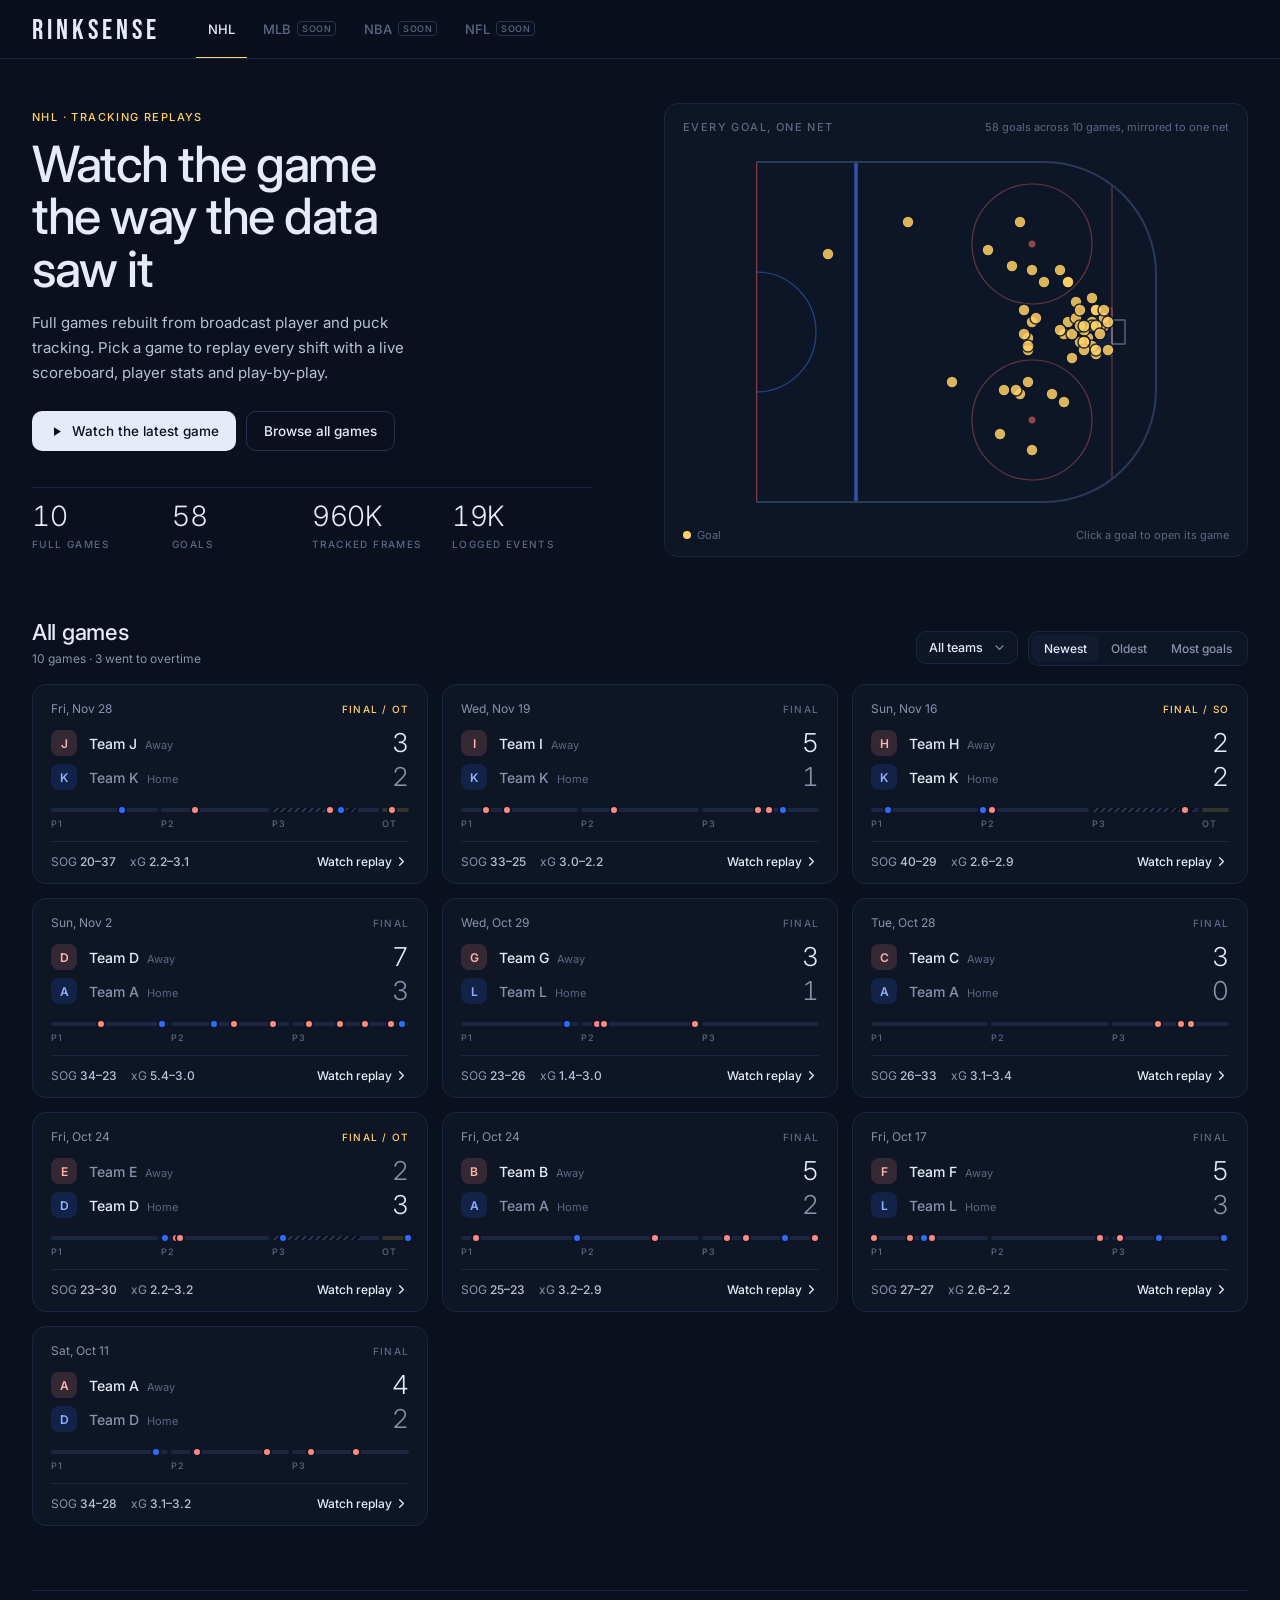
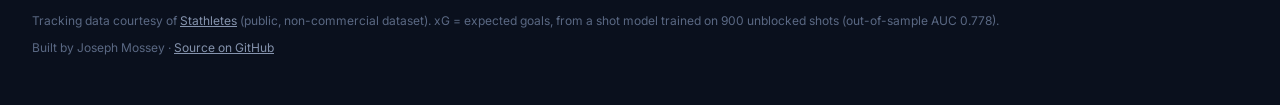
==== commit 57a7ee05: "Add expected goals (xG) and time with puck - preprocess.py fits a ridge logistic-regression xG model" ====
--- a/index.html
+++ b/index.html
@@ -69,12 +69,13 @@
   </section>
 
   <footer class="sitefoot">
-    <span>Tracking data courtesy of <a href="https://github.com/bigdatacup/Big-Data-Cup-2026" target="_blank" rel="noopener">Stathletes</a> (public, non-commercial dataset).</span>
+    <span>Tracking data courtesy of <a href="https://github.com/bigdatacup/Big-Data-Cup-2026" target="_blank" rel="noopener">Stathletes</a> (public, non-commercial dataset). <span id="xgFoot"></span></span>
     <span>Built by Joseph Mossey · <a href="https://github.com/JosephMossey/rinksense" target="_blank" rel="noopener">Source on GitHub</a></span>
   </footer>
 </main>
 
 <script src="data/games.js"></script>
+<script src="data/xg_model.js"></script>
 <script src="hub.js"></script>
 </body>
 </html>
--- a/styles.css
+++ b/styles.css
@@ -269,3 +269,13 @@
   .legend { gap: 6px 12px; }
   .right { display: flex; }
 }
+
+/* xG + time with puck */
+.psub { font-size: 10.5px; color: var(--dim); margin-top: 6px; font-variant-numeric: tabular-nums; }
+.gstats { grid-template-columns: repeat(5, auto); }
+td.xg { color: #c9b6ff; }
+td.twp { color: var(--soft); }
+.grid { grid-template-columns: minmax(0, 1fr) 390px; }
+.foot + .foot { margin-top: 6px; }
+@media (max-width: 1100px) { .grid { grid-template-columns: minmax(0, 1fr); } }
+@media (max-width: 760px) { .gstats { grid-template-columns: repeat(2, minmax(0, 1fr)); } .gstat:nth-child(odd) { border-left: none; } .gstat:nth-child(even) { border-left: 1px solid var(--line); } .gstat:nth-child(n+3) { border-top: 1px solid var(--line); } }
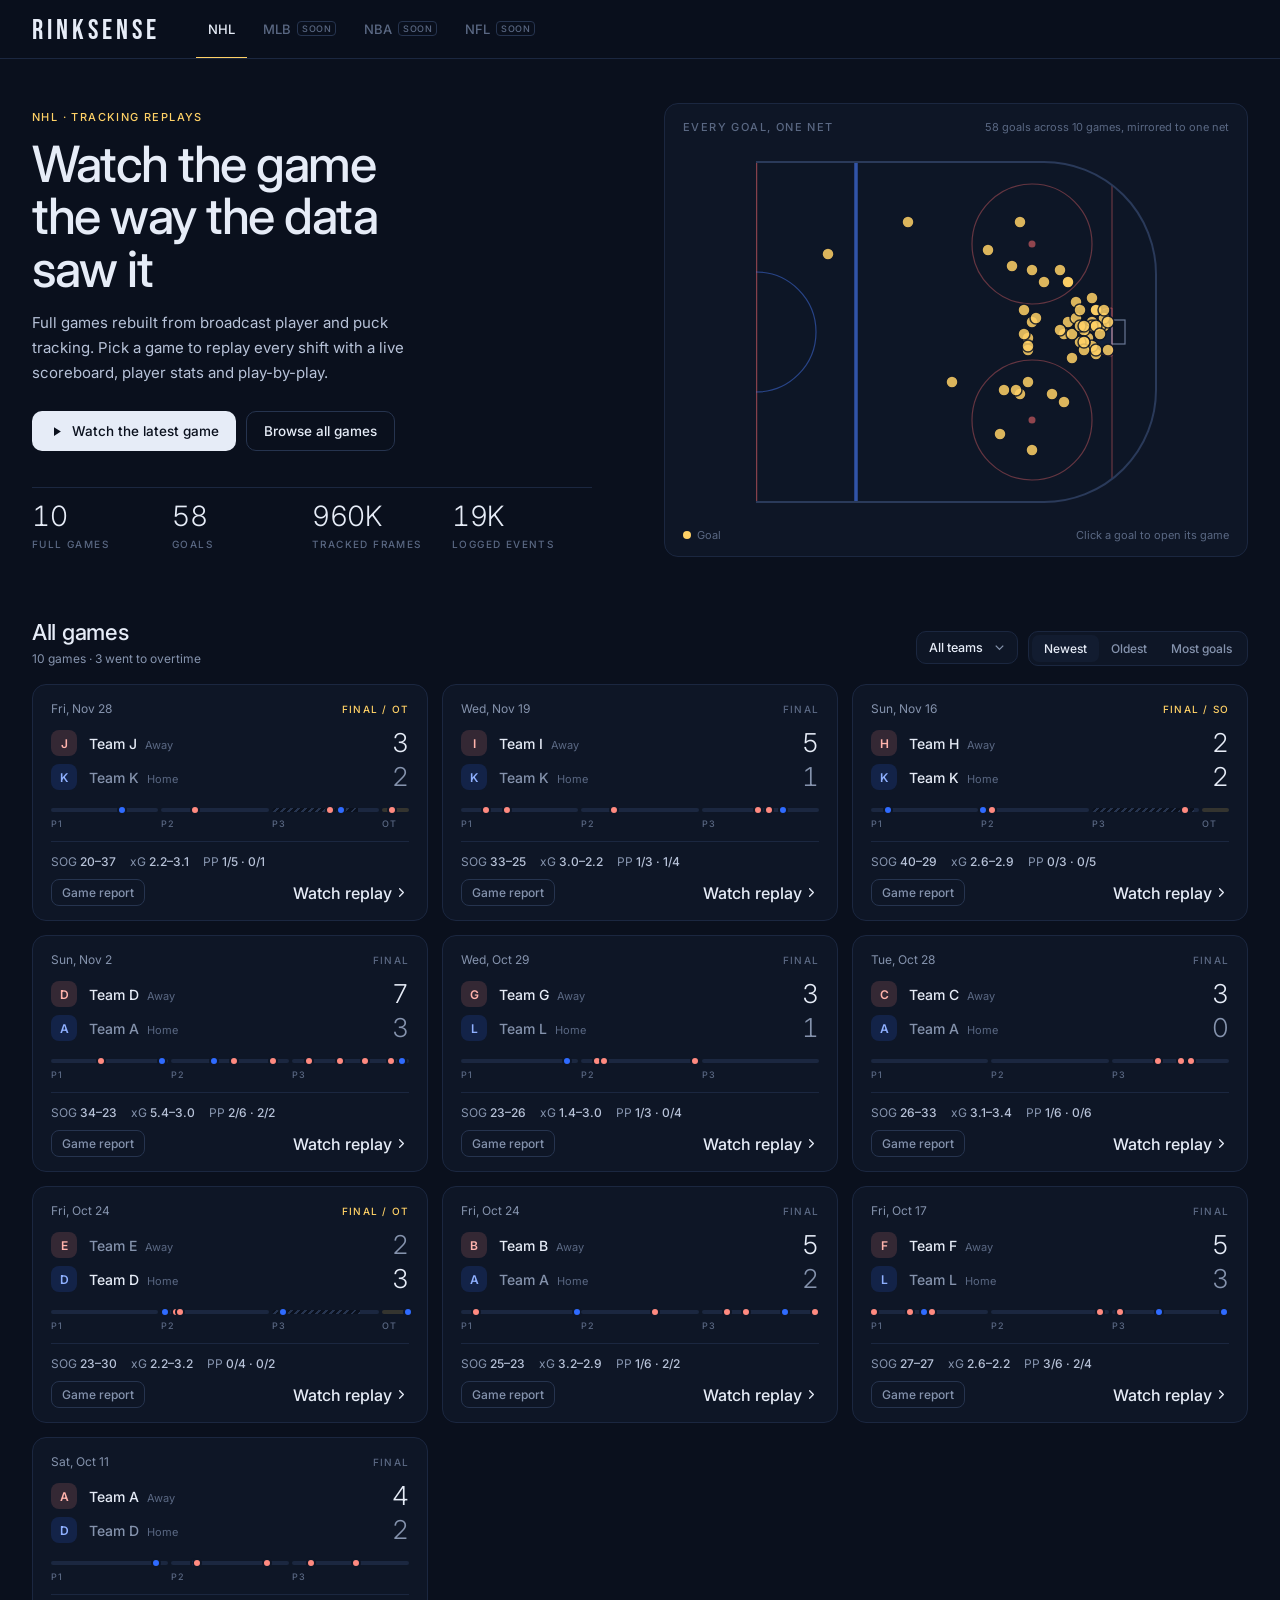
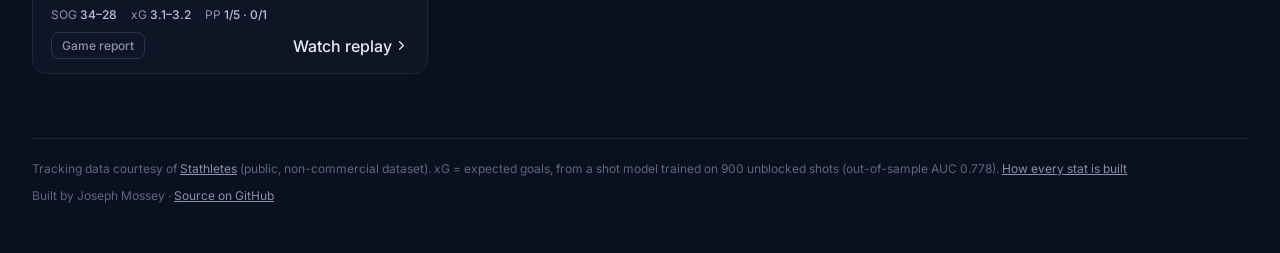
==== commit ae88f969: "Add game report, methods page, movement metrics and win probability - scripts/analytics.py: movement" ====
--- a/index.html
+++ b/index.html
@@ -69,7 +69,7 @@
   </section>
 
   <footer class="sitefoot">
-    <span>Tracking data courtesy of <a href="https://github.com/bigdatacup/Big-Data-Cup-2026" target="_blank" rel="noopener">Stathletes</a> (public, non-commercial dataset). <span id="xgFoot"></span></span>
+    <span>Tracking data courtesy of <a href="https://github.com/bigdatacup/Big-Data-Cup-2026" target="_blank" rel="noopener">Stathletes</a> (public, non-commercial dataset). <span id="xgFoot"></span> <a href="methods.html">How every stat is built</a></span>
     <span>Built by Joseph Mossey · <a href="https://github.com/JosephMossey/rinksense" target="_blank" rel="noopener">Source on GitHub</a></span>
   </footer>
 </main>
--- a/styles.css
+++ b/styles.css
@@ -279,3 +279,54 @@
 .foot + .foot { margin-top: 6px; }
 @media (max-width: 1100px) { .grid { grid-template-columns: minmax(0, 1fr); } }
 @media (max-width: 760px) { .gstats { grid-template-columns: repeat(2, minmax(0, 1fr)); } .gstat:nth-child(odd) { border-left: none; } .gstat:nth-child(even) { border-left: 1px solid var(--line); } .gstat:nth-child(n+3) { border-top: 1px solid var(--line); } }
+
+/* power play */
+.ppbadge { display: none; align-items: center; gap: 10px; margin-top: 10px; padding: 5px 10px; border: 1px solid rgba(255, 209, 102, .5); background: rgba(255, 209, 102, .07); border-radius: 8px; width: max-content; }
+.ppbadge.show { display: inline-flex; }
+.ppw { font-family: 'Bebas Neue', sans-serif; font-size: 19px; color: var(--gold); letter-spacing: 1px; line-height: 1; padding-top: 2px; }
+.ppteam { font-size: 12px; font-weight: 600; }
+.ppstr { font-size: 11px; color: var(--muted); }
+.ppt { font-size: 15px; font-weight: 500; color: var(--gold); font-variant-numeric: tabular-nums; min-width: 34px; }
+.ppbar { width: 70px; height: 3px; border-radius: 2px; background: var(--line-2); overflow: hidden; }
+.ppbar i { display: block; height: 100%; background: var(--gold); transition: width 1s linear; }
+#ppTint { opacity: 0; transition: opacity .4s; }
+#ppTint.show { opacity: 1; }
+.ppnote { position: absolute; top: 7%; right: 5.5%; font-size: 11px; color: var(--soft); background: rgba(9, 14, 26, .86); border: 1px solid var(--line-2); border-radius: 8px; padding: 4px 10px; opacity: 0; transition: opacity .3s; pointer-events: none; white-space: nowrap; }
+.ppnote b { color: var(--gold); font-weight: 600; letter-spacing: 1px; text-transform: uppercase; font-size: 10px; margin-right: 4px; }
+.ppnote.show { opacity: 1; }
+.pptag { margin-left: auto; flex: none; font-size: 9.5px; font-weight: 600; letter-spacing: 1px; text-transform: uppercase; color: var(--gold); border: 1px solid rgba(255, 209, 102, .4); border-radius: 5px; padding: 1px 6px; }
+.pbp li.ppend { color: var(--muted); }
+@media (max-width: 600px) { .ppnote { display: none; } .ppbar { width: 44px; } }
+
+/* report link, moment links, movement view, live win probability */
+.replink { display: inline-flex; align-items: center; gap: 2px; margin-left: 6px; font-size: 12px; font-weight: 500; color: var(--gold); text-decoration: none; }
+.replink svg { width: 14px; height: 14px; fill: none; stroke: currentColor; stroke-width: 2; stroke-linecap: round; stroke-linejoin: round; }
+.replink:hover { text-decoration: underline; }
+.linkbtn { flex: none; width: 32px; height: 32px; display: grid; place-items: center; border-radius: 50%; background: transparent; border: 1px solid var(--line-2); cursor: pointer; }
+.linkbtn svg { width: 15px; height: 15px; fill: none; stroke: var(--muted); stroke-width: 2; stroke-linecap: round; }
+.linkbtn:hover svg { stroke: var(--gold); }
+.toast { position: absolute; left: 50%; bottom: 16%; transform: translateX(-50%) translateY(6px); max-width: 92%; overflow: hidden; text-overflow: ellipsis; white-space: nowrap; font-size: 12px; color: var(--text); background: rgba(9, 14, 26, .92); border: 1px solid var(--gold); border-radius: 8px; padding: 6px 12px; opacity: 0; transition: opacity .2s, transform .2s; pointer-events: none; z-index: 3; }
+.toast.show { opacity: 1; transform: translateX(-50%) translateY(0); }
+.viewtabs { display: flex; gap: 14px; margin: -4px 18px 8px; border-bottom: 1px solid var(--line); }
+.vtab { background: none; border: none; border-bottom: 1.5px solid transparent; padding: 4px 0 7px; margin-bottom: -1px; color: var(--muted); font-size: 12px; font-weight: 500; cursor: pointer; }
+.vtab:hover { color: var(--text); }
+.vtab.on { color: var(--text); border-bottom-color: var(--gold); }
+td.mvempty { text-align: left; color: var(--dim); font-weight: 400; padding: 12px 8px; white-space: normal; }
+.wpmini { padding-bottom: 14px; }
+#wpMini { display: block; width: calc(100% - 36px); height: 74px; margin: 0 18px; }
+#wpNowTxt a { color: var(--dim); }
+#wpNowTxt b { font-weight: 600; }
+
+/* game card: whole card opens the replay; the report link sits above that */
+.gcard { position: relative; }
+.gcard .cover { position: absolute; inset: 0; border-radius: inherit; z-index: 1; }
+.gcard .cover:focus-visible { outline: 1px solid var(--gold); outline-offset: 2px; }
+.gcard:has(.cover:hover) { border-color: var(--line-2); background: var(--card-2); }
+.gcard:has(.cover:hover) .watch { color: var(--gold); }
+.gcard:has(.cover:hover) .watch svg { transform: translateX(3px); }
+.gacts { display: flex; align-items: center; justify-content: space-between; gap: 10px; margin-top: 10px; }
+.gacts .rep { position: relative; z-index: 2; font-size: 12px; font-weight: 500; color: var(--muted); text-decoration: none; border: 1px solid var(--line-2); border-radius: 8px; padding: 5px 10px; }
+.gacts .rep:hover { color: var(--gold); border-color: var(--gold); }
+.gacts .watch { margin-left: 0; }
+.gfoot .gstat + .gstat { margin-left: 0; }
+.sitefoot .mlinkfoot { color: var(--muted); }
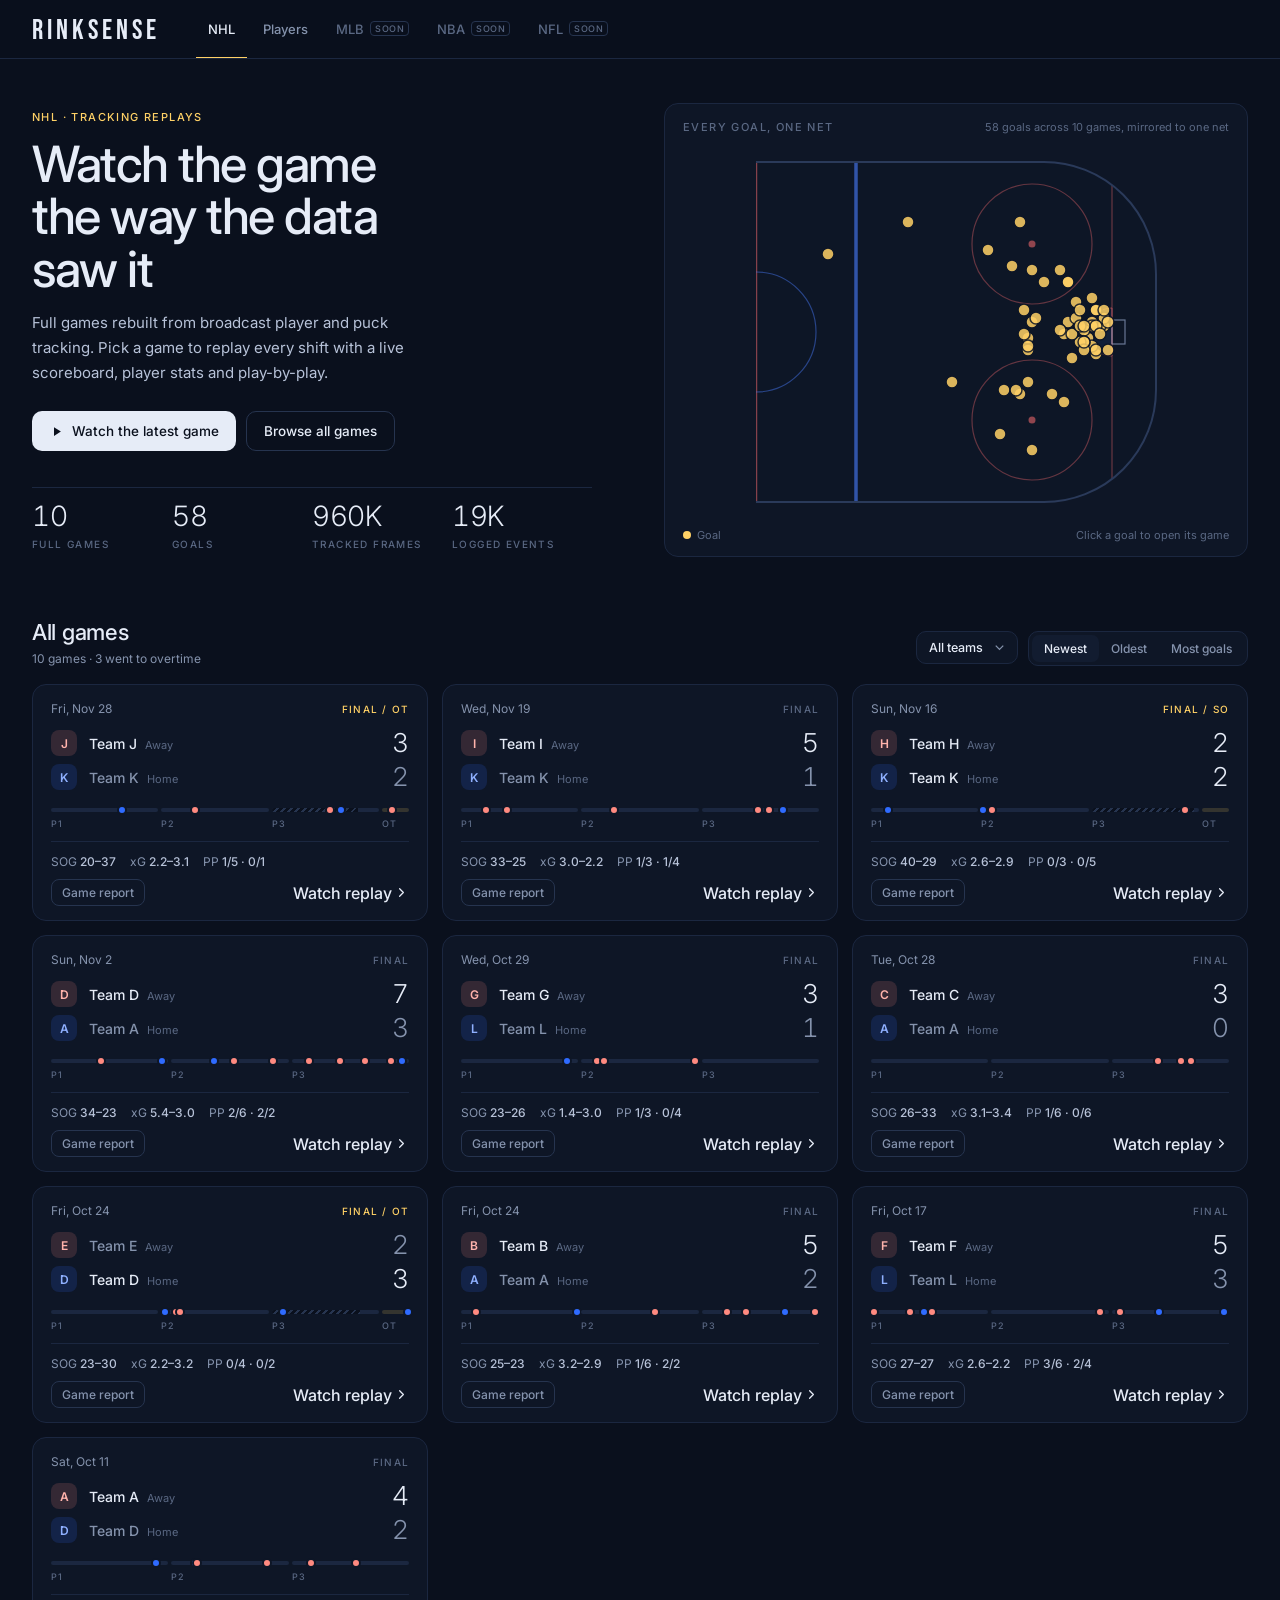
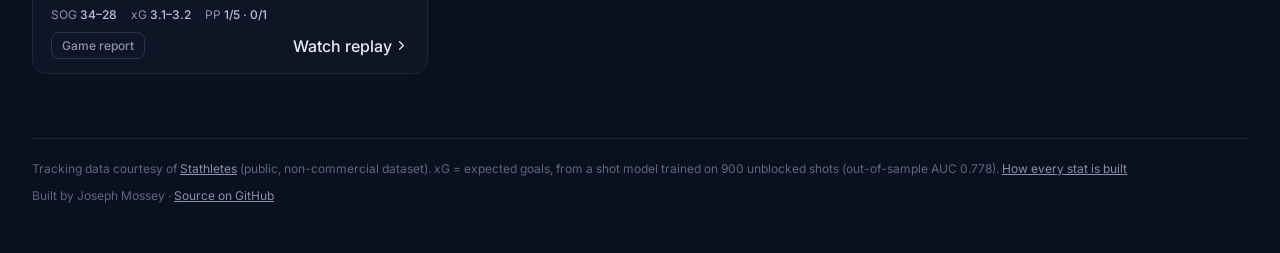
==== commit 72857860: "Add players list and player pages" ====
--- a/index.html
+++ b/index.html
@@ -16,6 +16,7 @@
     <a class="brand" href="index.html">RINKSENSE</a>
     <div class="sports">
       <a class="sport on" href="index.html" aria-current="page">NHL</a>
+      <a class="sport" href="players.html">Players</a>
       <span class="sport soon">MLB<em>Soon</em></span>
       <span class="sport soon">NBA<em>Soon</em></span>
       <span class="sport soon">NFL<em>Soon</em></span>
--- a/styles.css
+++ b/styles.css
@@ -330,3 +330,6 @@
 .gacts .watch { margin-left: 0; }
 .gfoot .gstat + .gstat { margin-left: 0; }
 .sitefoot .mlinkfoot { color: var(--muted); }
+
+/* nav: Players link next to NHL; on phones keep only the first "soon" sport */
+@media (max-width: 480px) { .sport.soon + .sport.soon { display: none; } }
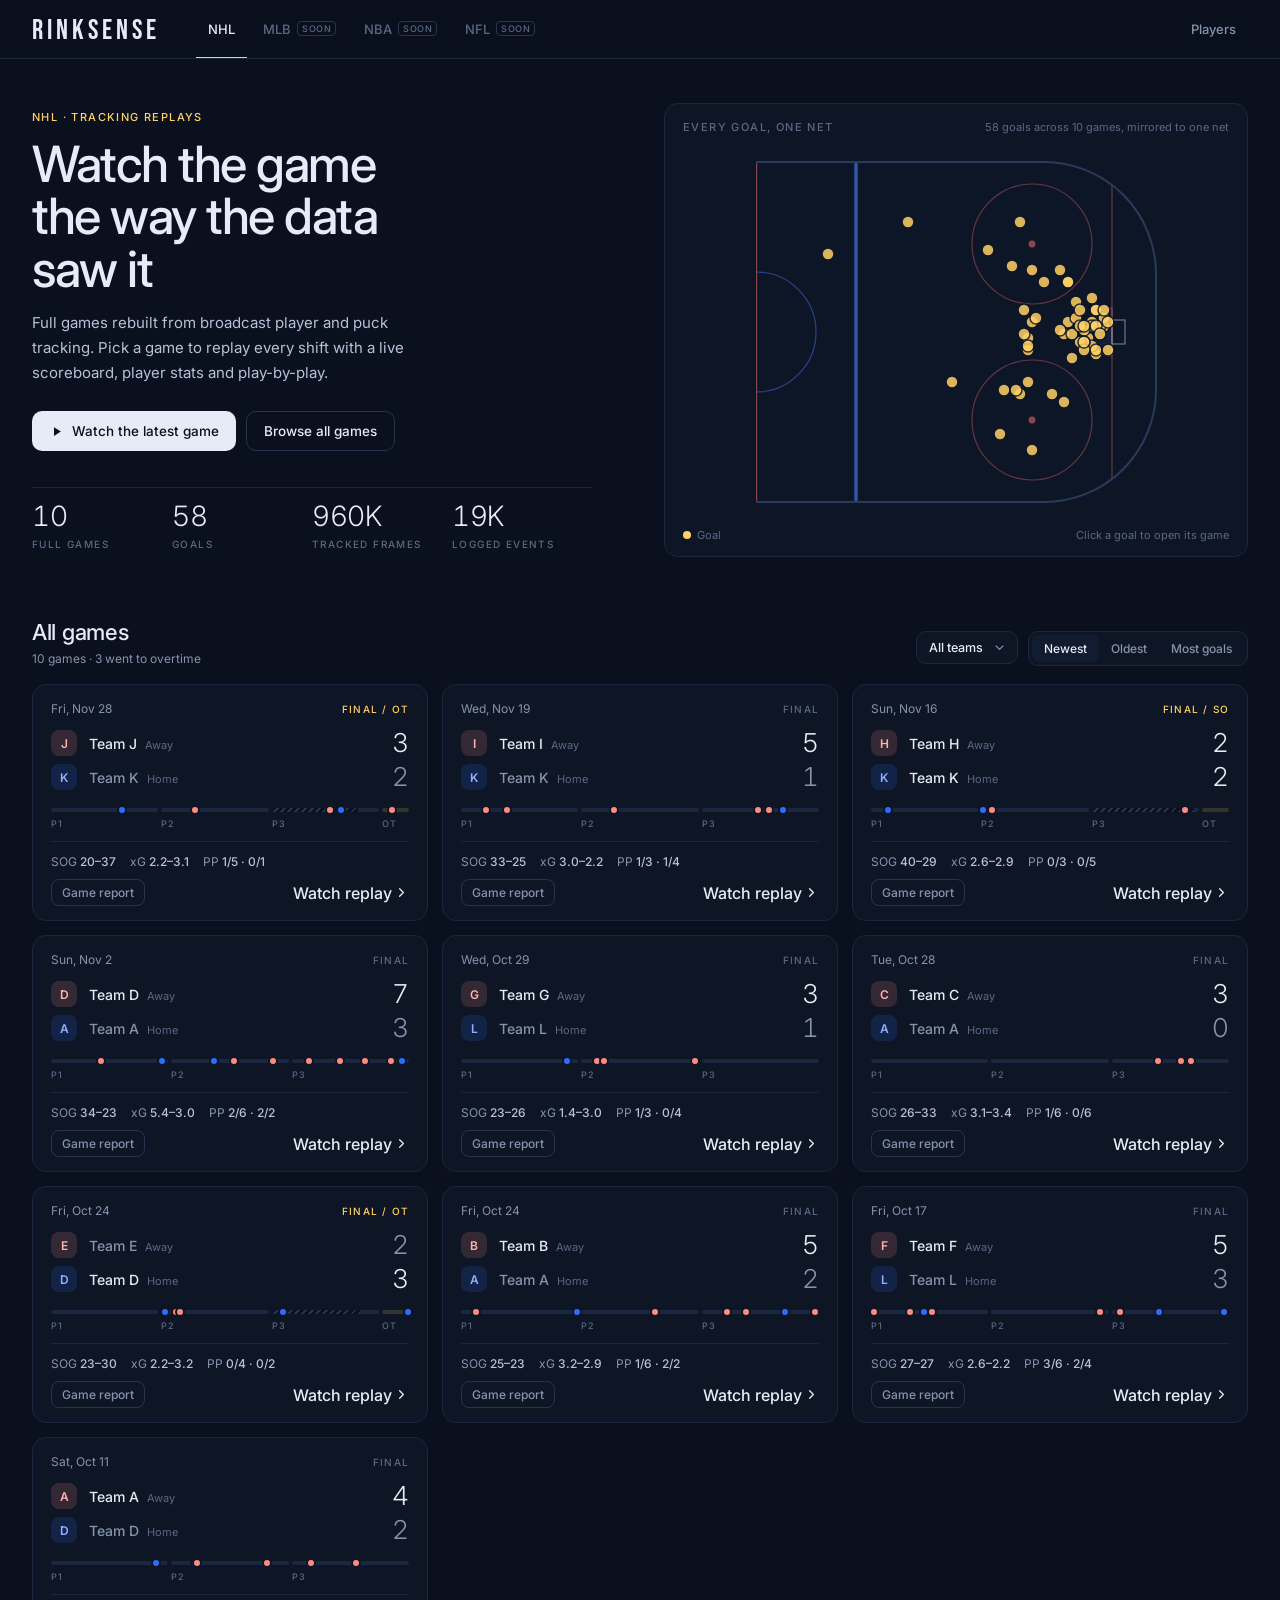
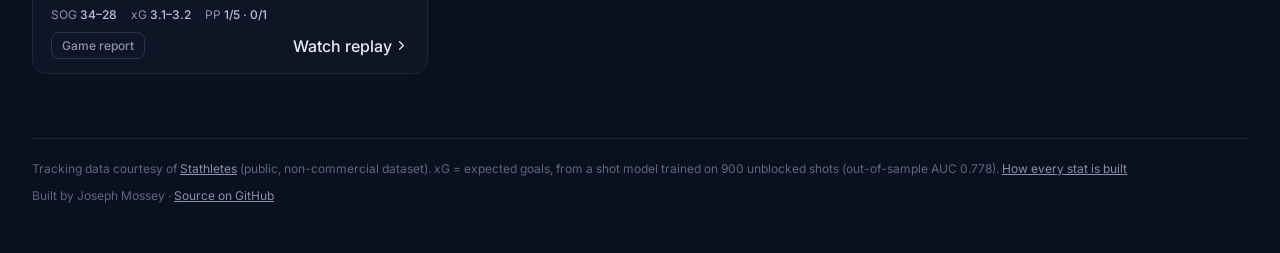
==== commit d49f75a9: "Move Players link out of the sports nav" ====
--- a/index.html
+++ b/index.html
@@ -16,11 +16,11 @@
     <a class="brand" href="index.html">RINKSENSE</a>
     <div class="sports">
       <a class="sport on" href="index.html" aria-current="page">NHL</a>
-      <a class="sport" href="players.html">Players</a>
       <span class="sport soon">MLB<em>Soon</em></span>
       <span class="sport soon">NBA<em>Soon</em></span>
       <span class="sport soon">NFL<em>Soon</em></span>
     </div>
+    <div class="navlinks"><a class="navlink" href="players.html">Players</a></div>
   </div>
 </nav>
 
--- a/styles.css
+++ b/styles.css
@@ -331,5 +331,10 @@
 .gfoot .gstat + .gstat { margin-left: 0; }
 .sitefoot .mlinkfoot { color: var(--muted); }
 
-/* nav: Players link next to NHL; on phones keep only the first "soon" sport */
+/* nav: site links (Players) on the right, apart from the sports; on phones keep only the first "soon" sport */
+.navlinks { margin-left: auto; display: flex; gap: 4px; height: 100%; }
+.navlink { display: flex; align-items: center; padding: 0 12px; font-size: 13px; font-weight: 500; color: var(--muted); text-decoration: none; border-bottom: 1.5px solid transparent; }
+.navlink:hover { color: var(--text); }
+.navlink.on { color: var(--text); border-bottom-color: var(--gold); }
+@media (max-width: 760px) { .navlink { padding: 0 8px; } }
 @media (max-width: 480px) { .sport.soon + .sport.soon { display: none; } }
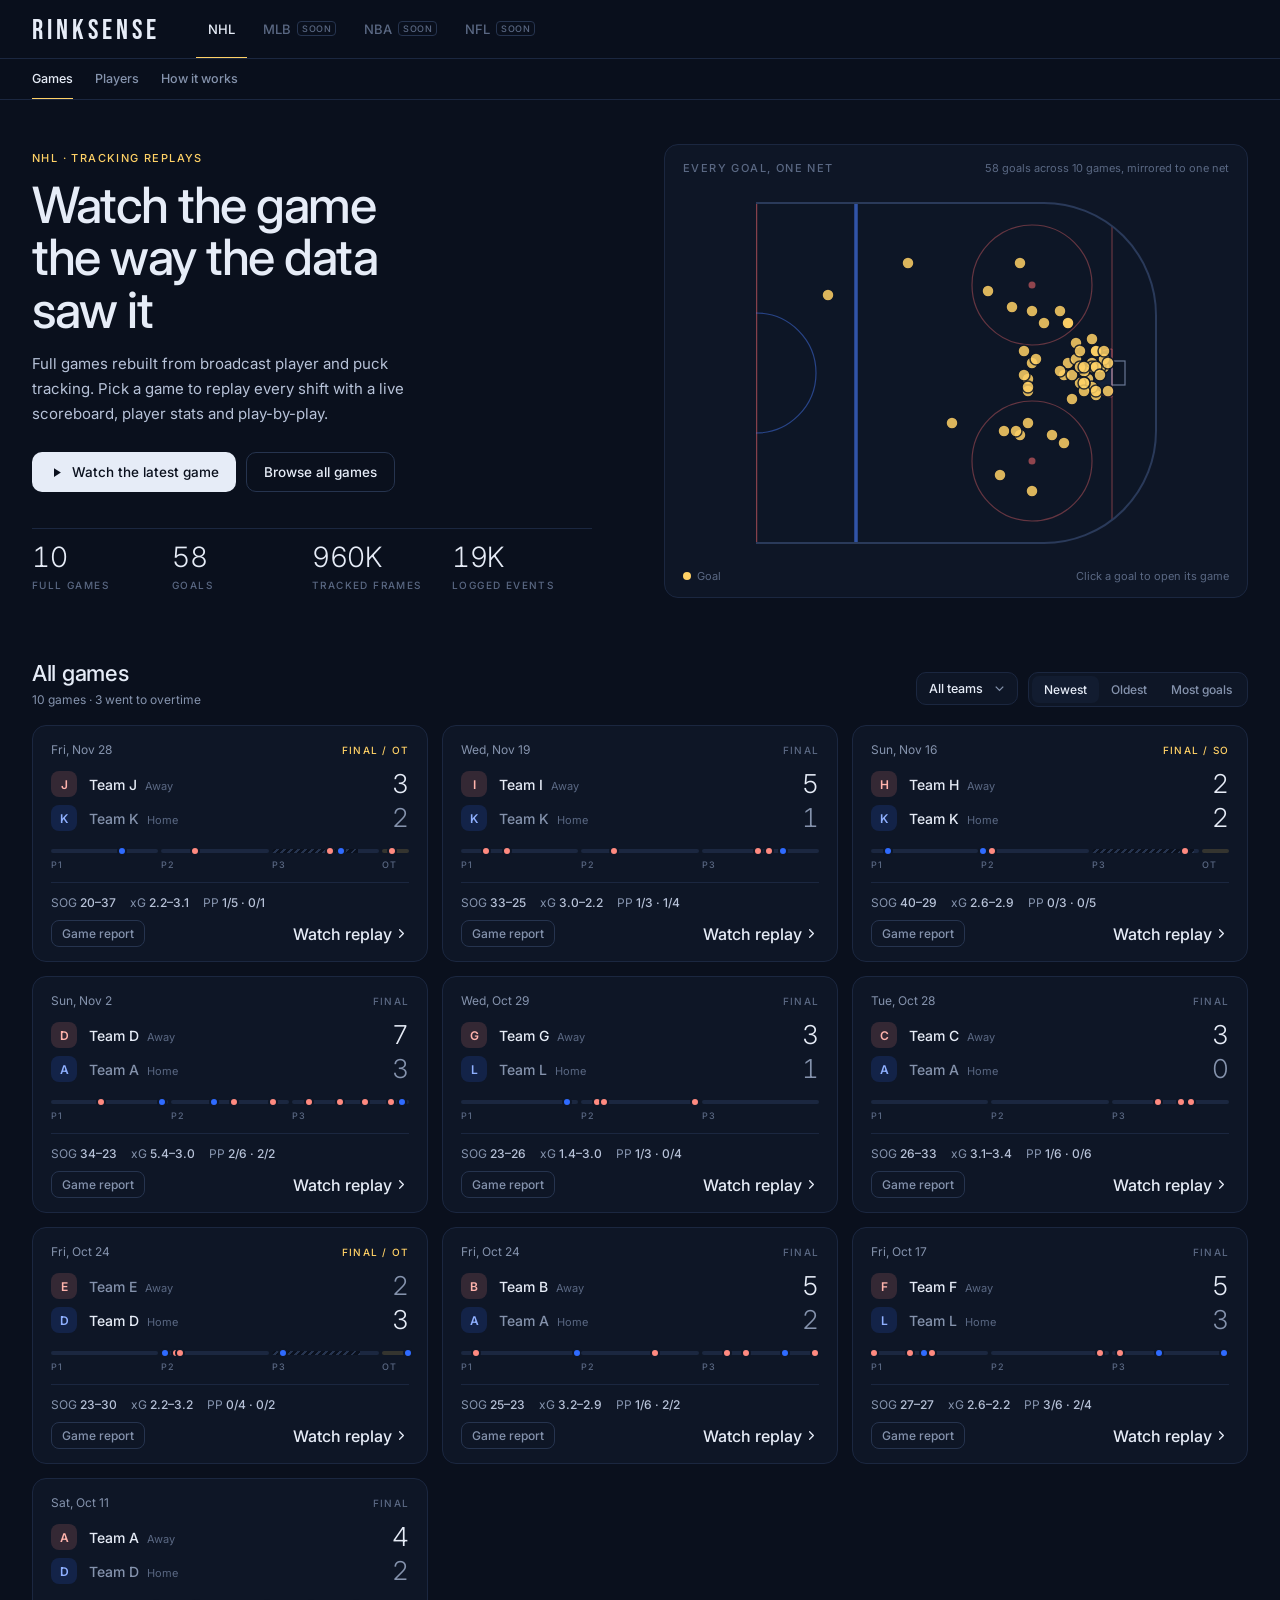
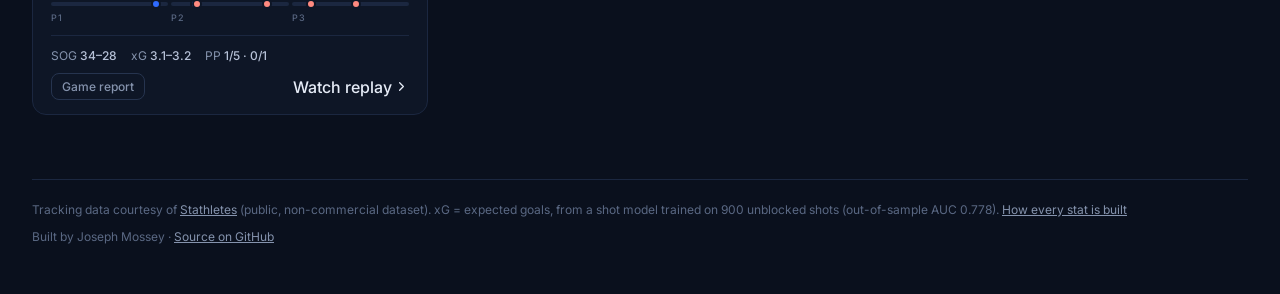
==== commit 391f5c7b: "Put Players under the NHL tab" ====
--- a/index.html
+++ b/index.html
@@ -20,8 +20,8 @@
       <span class="sport soon">NBA<em>Soon</em></span>
       <span class="sport soon">NFL<em>Soon</em></span>
     </div>
-    <div class="navlinks"><a class="navlink" href="players.html">Players</a></div>
   </div>
+  <div class="subnav" aria-label="NHL sections"><div class="subin"><a class="subtab on" href="index.html" aria-current="page">Games</a><a class="subtab" href="players.html">Players</a><a class="subtab" href="methods.html">How it works</a></div></div>
 </nav>
 
 <main class="wrap hub">
--- a/styles.css
+++ b/styles.css
@@ -331,10 +331,10 @@
 .gfoot .gstat + .gstat { margin-left: 0; }
 .sitefoot .mlinkfoot { color: var(--muted); }
 
-/* nav: site links (Players) on the right, apart from the sports; on phones keep only the first "soon" sport */
-.navlinks { margin-left: auto; display: flex; gap: 4px; height: 100%; }
-.navlink { display: flex; align-items: center; padding: 0 12px; font-size: 13px; font-weight: 500; color: var(--muted); text-decoration: none; border-bottom: 1.5px solid transparent; }
-.navlink:hover { color: var(--text); }
-.navlink.on { color: var(--text); border-bottom-color: var(--gold); }
-@media (max-width: 760px) { .navlink { padding: 0 8px; } }
-@media (max-width: 480px) { .sport.soon + .sport.soon { display: none; } }
+/* NHL section tabs (Games / Players / How it works), part of the sticky nav */
+.subnav { border-top: 1px solid var(--line); }
+.subin { max-width: 1320px; margin: 0 auto; padding: 0 32px; height: 40px; display: flex; gap: 22px; overflow-x: auto; scrollbar-width: none; }
+.subtab { display: flex; align-items: center; font-size: 12.5px; font-weight: 500; color: var(--muted); text-decoration: none; border-bottom: 1.5px solid transparent; white-space: nowrap; }
+.subtab:hover { color: var(--text); }
+.subtab.on { color: var(--text); border-bottom-color: var(--gold); }
+@media (max-width: 760px) { .subin { padding: 0 16px; gap: 18px; } }
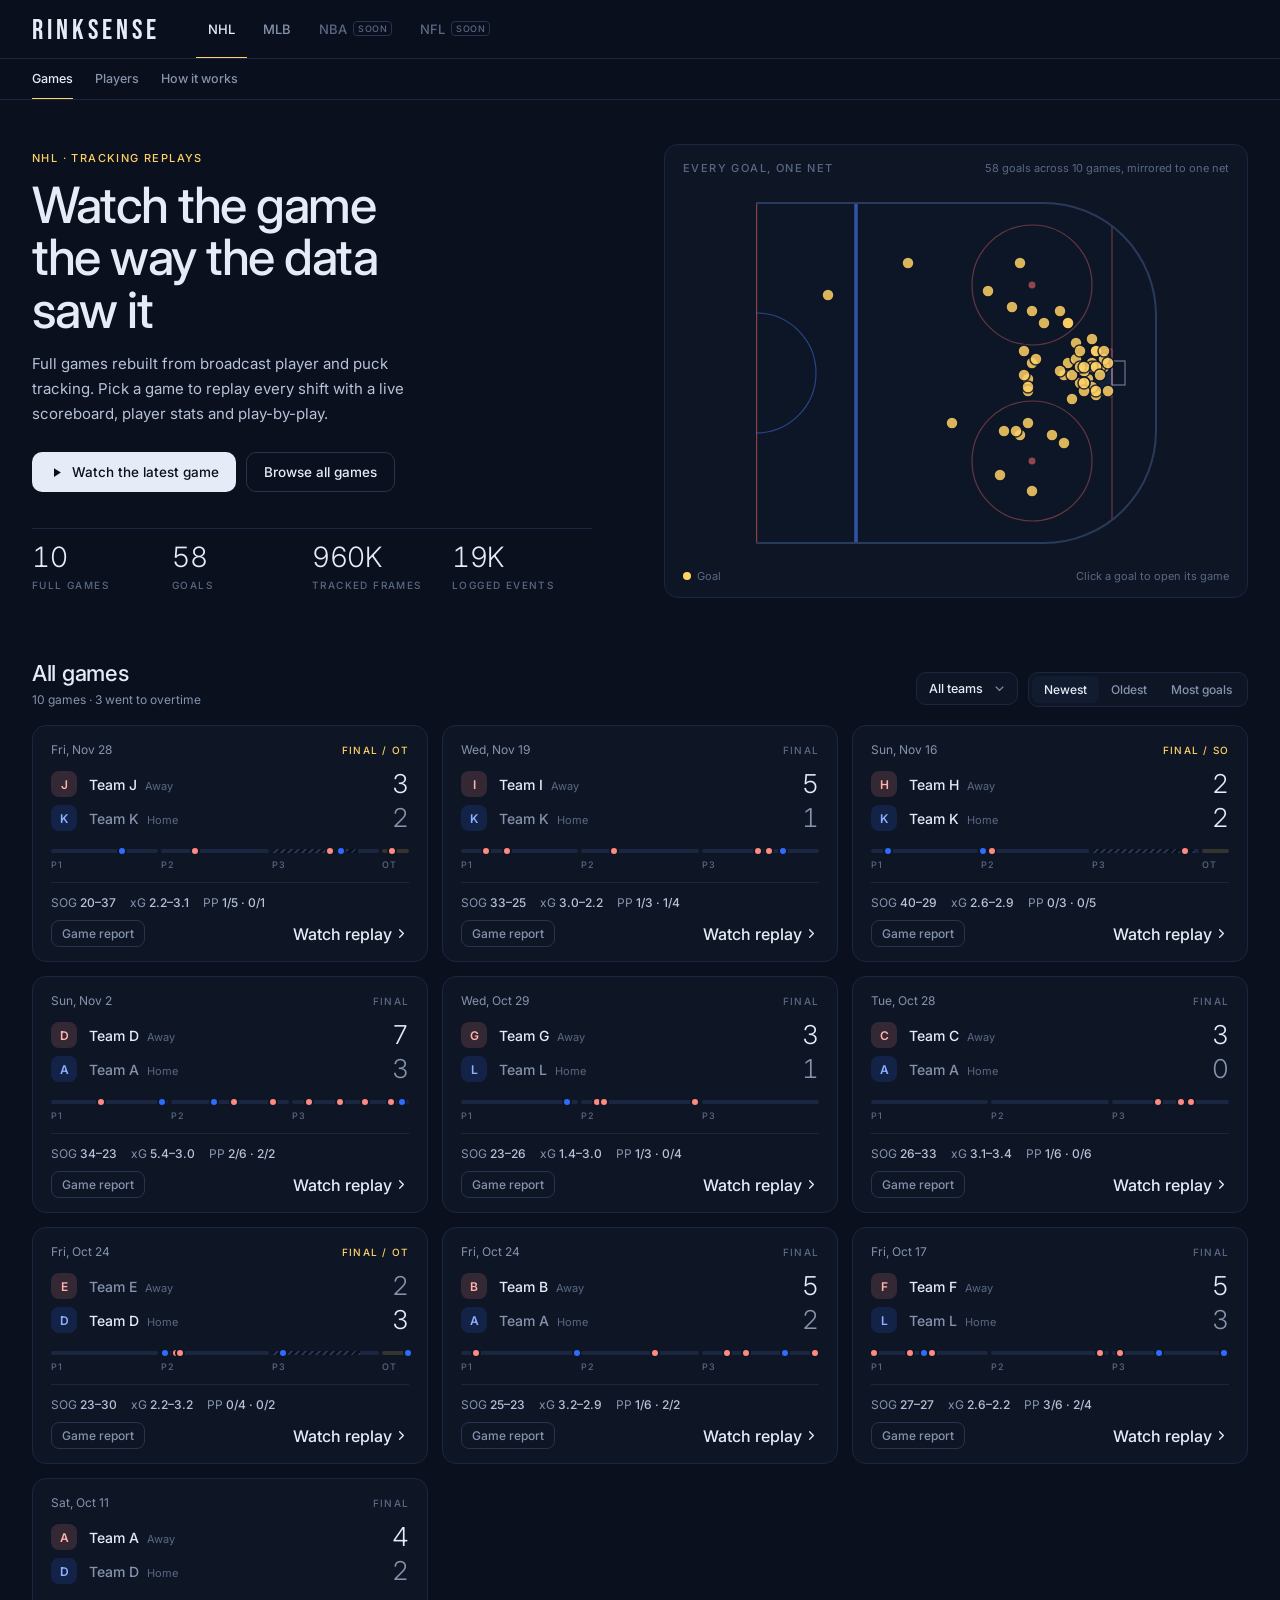
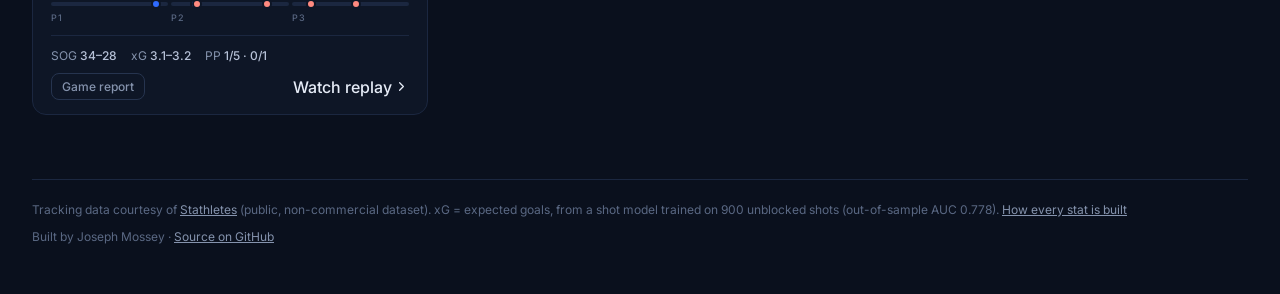
==== commit 7f27e829: "Add MLB section: 2026 postseason pitch-by-pitch replays" ====
--- a/index.html
+++ b/index.html
@@ -16,7 +16,7 @@
     <a class="brand" href="index.html">RINKSENSE</a>
     <div class="sports">
       <a class="sport on" href="index.html" aria-current="page">NHL</a>
-      <span class="sport soon">MLB<em>Soon</em></span>
+      <a class="sport" href="mlb/index.html">MLB</a>
       <span class="sport soon">NBA<em>Soon</em></span>
       <span class="sport soon">NFL<em>Soon</em></span>
     </div>
